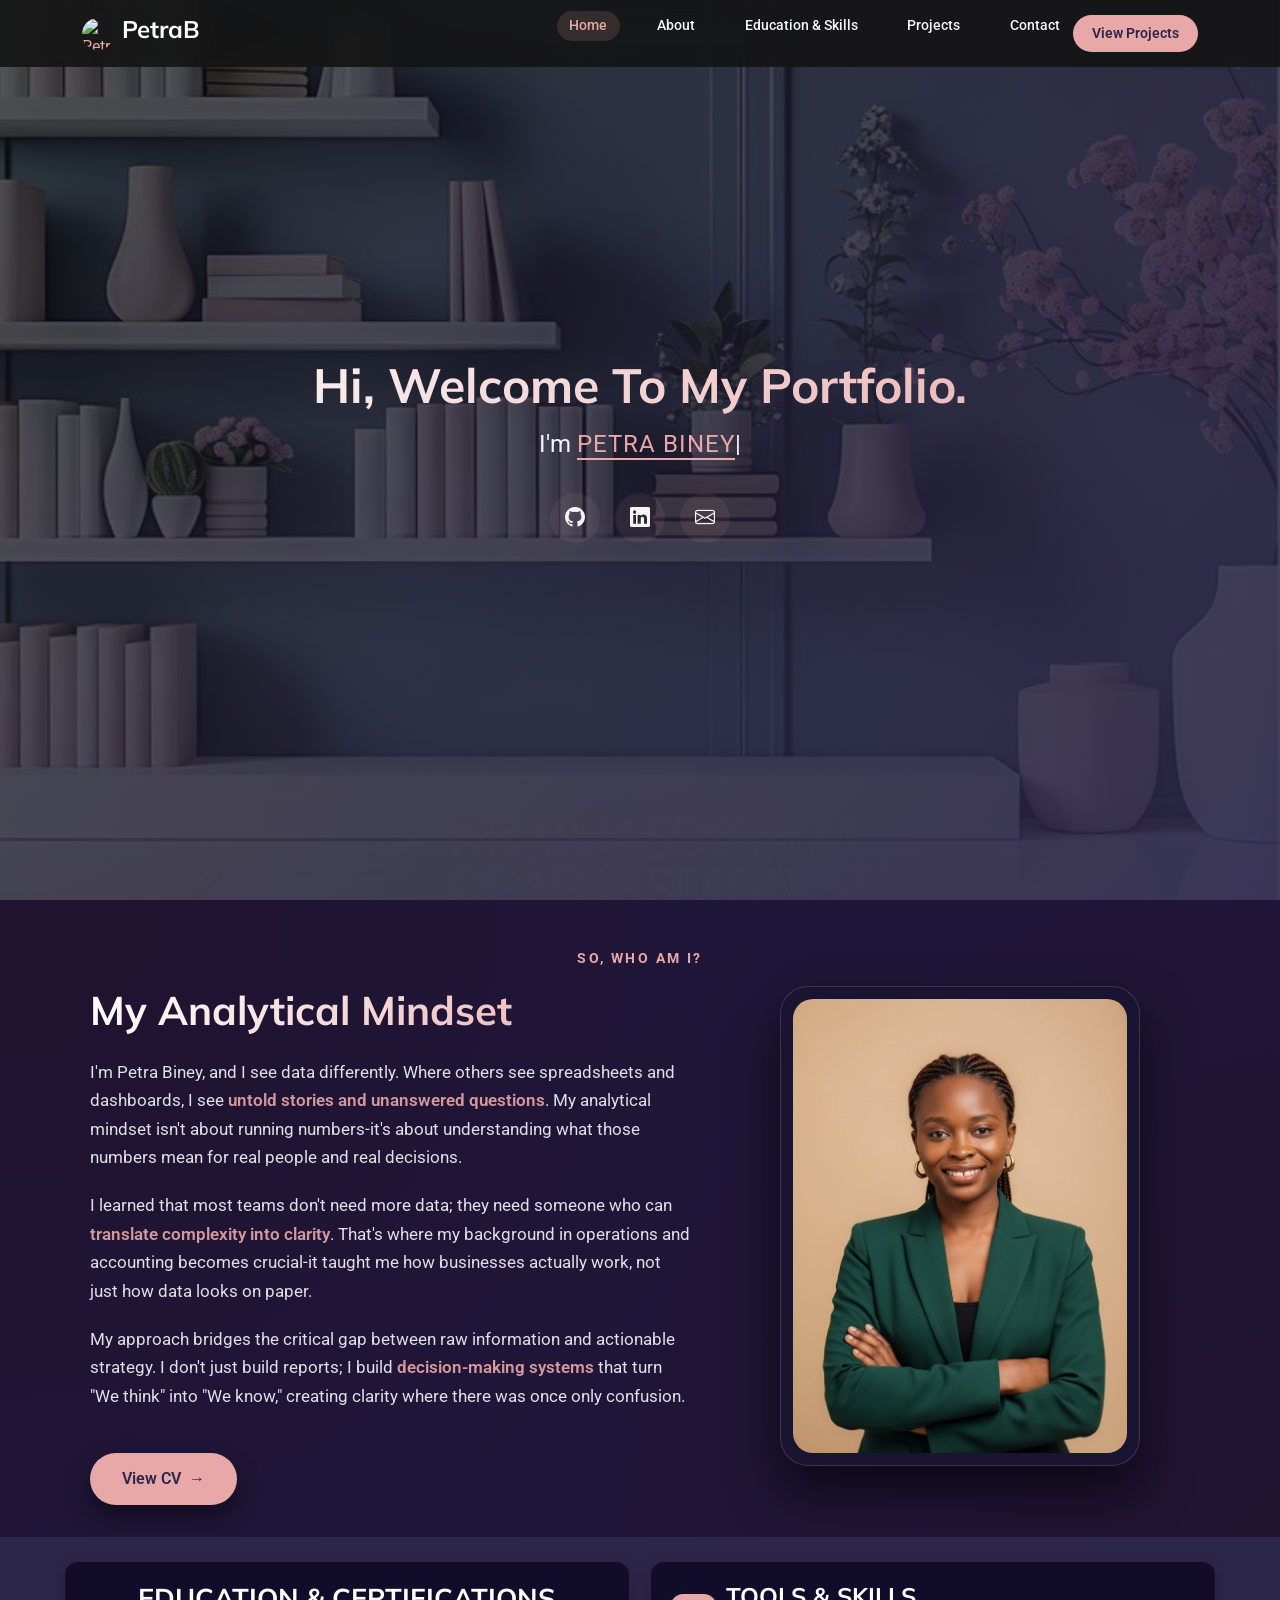
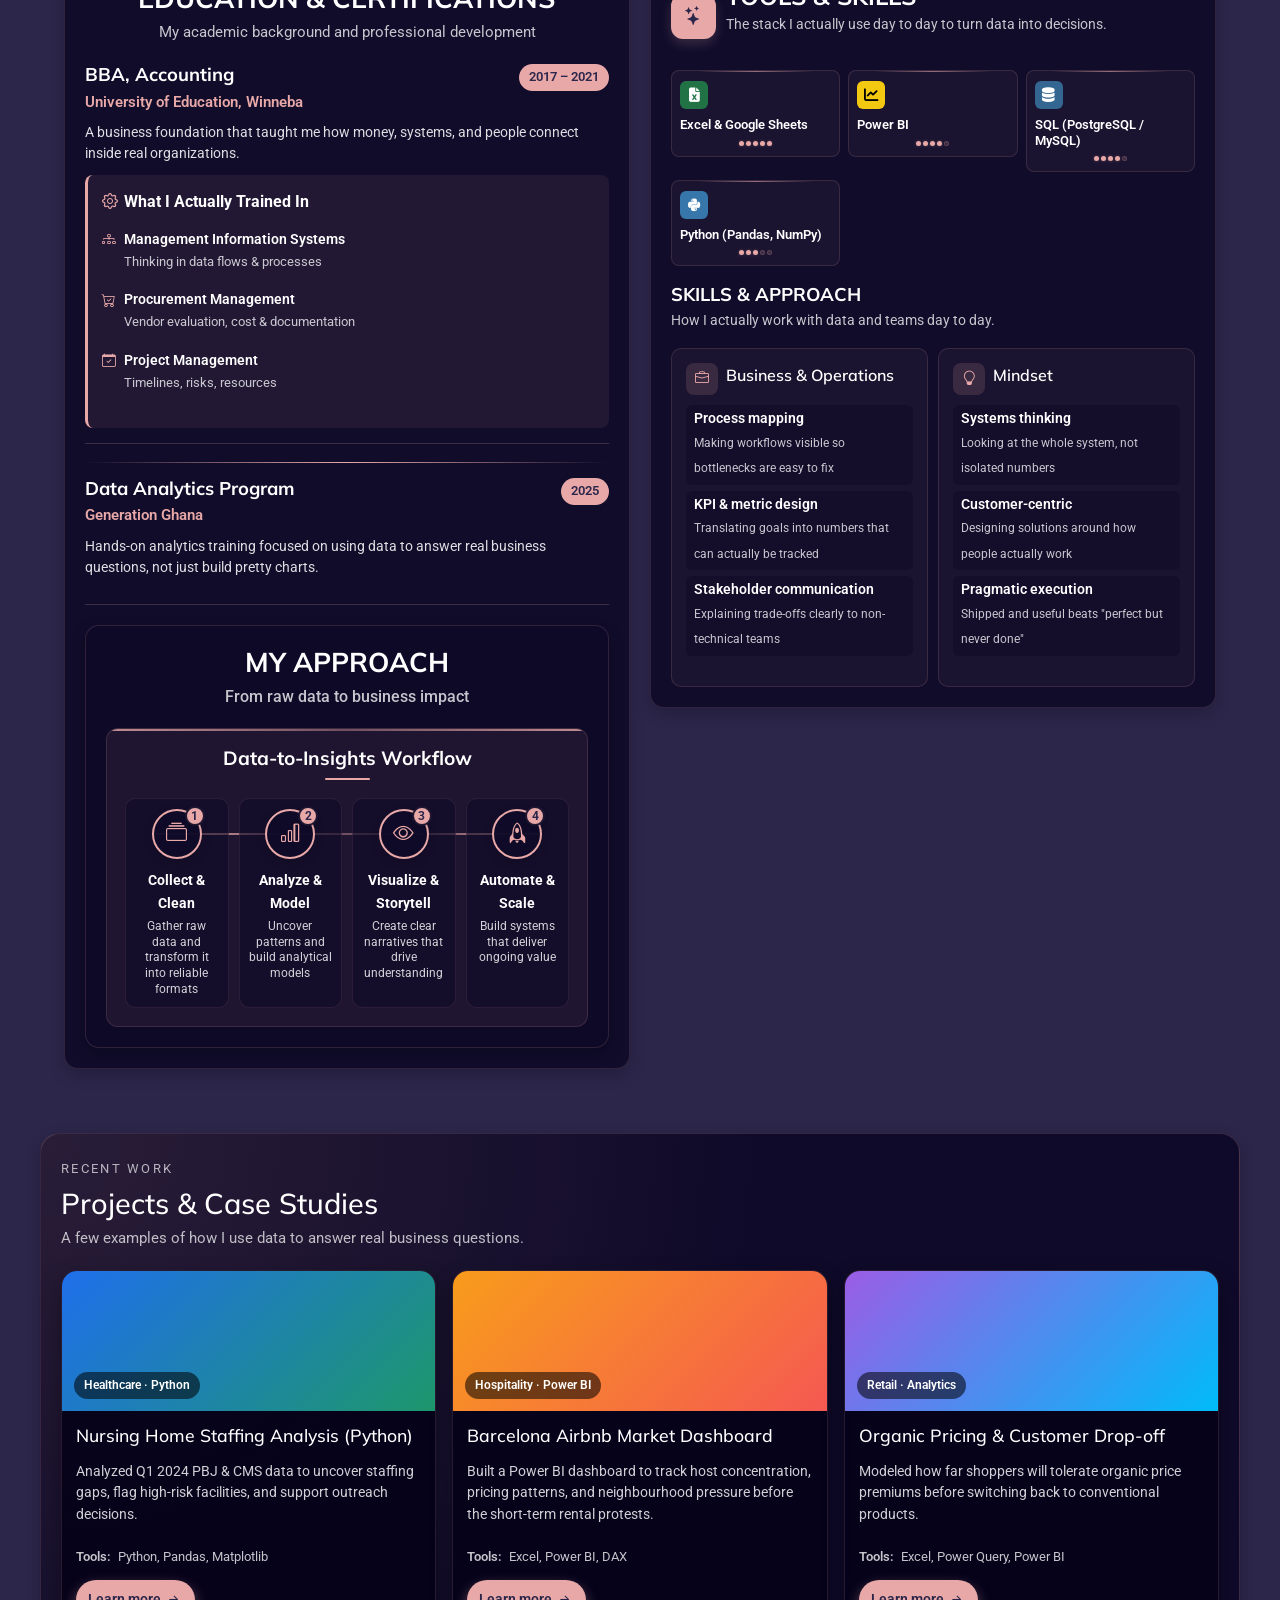
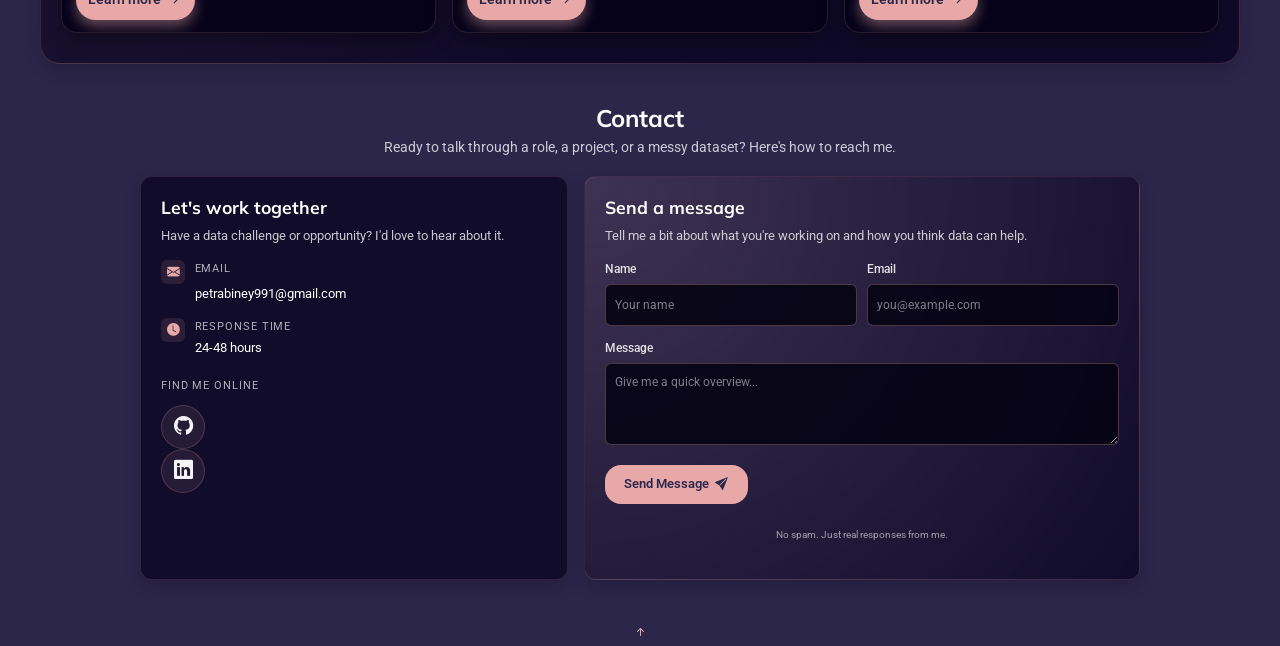
==== index.html @ 61ea5ab5 "Initial portfolio upload" ====
<!DOCTYPE html>
<html lang="en">
<head>
  <meta charset="utf-8">
  <meta content="width=device-width, initial-scale=1.0" name="viewport">
  <title>PetraB | Turning Data Into Insightful Narratives</title>
  <meta name="description" content="Data Analyst specializing in turning messy data into actionable insights">
  <meta name="keywords" content="data analyst, power bi, sql, python, data visualization">

  <!-- Favicons -->
  <link href="assets/img/svg" rel="icon">
  <link href="assets/img/apple-touch-icon.png" rel="apple-touch-icon">

  <!-- Fonts -->
  <link href="https://fonts.googleapis.com" rel="preconnect">
  <link href="https://fonts.gstatic.com" rel="preconnect" crossorigin>
  <link href="https://fonts.googleapis.com/css2?family=Roboto:ital,wght@0,100;0,300;0,400;0,500;0,700;0,900;1,100;1,300;1,400;1,500;1,700;1,900&family=Raleway:ital,wght@0,100;0,200;0,300;0,400;0,500;0,600;0,700;0,800;0,900;1,100;1,200;1,300;1,400;1,500;1,600;1,700;1,800;1,900&family=Mulish:ital,wght@0,200;0,300;0,400;0,500;0,600;0,700;0,800;0,900;1,200;1,300;1,400;1,500;1,600;1,700;1,800;1,900&display=swap" rel="stylesheet">

  <!-- Vendor CSS Files -->
  <link href="assets/vendor/bootstrap/css/bootstrap.min.css" rel="stylesheet">
  <link href="assets/vendor/bootstrap-icons/bootstrap-icons.css" rel="stylesheet">
  <link href="assets/vendor/aos/aos.css" rel="stylesheet">
  <link href="assets/vendor/glightbox/css/glightbox.min.css" rel="stylesheet">
  <link href="assets/vendor/swiper/swiper-bundle.min.css" rel="stylesheet">

  <!-- Font Awesome -->
  <link rel="stylesheet" href="https://cdnjs.cloudflare.com/ajax/libs/font-awesome/6.4.0/css/all.min.css">

  <!-- Main CSS File -->
  <link href="assets/css/main.css" rel="stylesheet">
</head>


<body class="index-page">

  <header id="header" class="header d-flex align-items-center fixed-top">
    <div class="container-fluid container-xl position-relative d-flex align-items-center">

      <a href="#hero" class="logo d-flex align-items-center me-auto">
  <img src="assets/img/svg" alt="PetraB logo" class="logo-img">
  <h1 class="sitename">PetraB</h1>
</a>


      <nav id="navmenu" class="navmenu">
        <ul>
          <li><a href="#hero" class="active">Home</a></li>
          <li><a href="#about">About</a></li>
          <li><a href="#education-skills">Education &amp; Skills</a></li>
          <li><a href="#projects">Projects</a></li>
          <li><a href="#contact">Contact</a></li>
        </ul>
        <i class="mobile-nav-toggle d-xl-none bi bi-list"></i>
      </nav>

      <a class="btn-getstarted" href="#projects">View Projects</a>

    </div>
  </header>

  <main class="main">


<!-- Hero Section -->
<section id="hero" class="hero section dark-background">

  <!-- Background image -->
  <img src="assets/img/profile/home4.jpg" alt="Background" data-aos="fade-in" />
  <div class="container">
    <div class="hero-inner"></div>
    <h2>Hi, Welcome To My Portfolio.</h2>
     <p>
        I'm
        <span
          class="typed"
          data-typed-items="PETRA BINEY, a Data Analyst, a Data-Driven Problem Solver, a Power BI Enthusiast">
        </span>
        <span class="typed-cursor" aria-hidden="true"></span>
      </p>
    <div class="social-links">
      <a href="https://github.com/PetraB-Analytics"><i class="bi bi-github"></i></a>
      <a href="https://www.linkedin.com/in/petra-biney"><i class="bi bi-linkedin"></i></a>
      <a href="mailto:petrabiney991@gmail.com"><i class="bi bi-envelope"></i></a>
    </div>
  </div>

</section>


    <!-- About Section -->
    <section id="about" class="about-hero">
      <div class="about-hero-eyebrow-wrap">
        <p class="about-hero-eyebrow">SO, WHO AM I?</p>
      </div>
      
      <div class="about-hero-inner">
        <div class="about-hero-text">
          <h2 class="about-hero-title">My Analytical Mindset</h2>
          
          <p class="about-hero-body">
            I'm Petra Biney, and I see data differently. Where others see spreadsheets and dashboards, 
            I see <span class="highlight">untold stories and unanswered questions</span>. My analytical mindset isn't about 
            running numbers-it's about understanding what those numbers mean for real people and real decisions.
          </p>

          <p class="about-hero-body">
            I learned that most teams don't need more data; they need someone who can 
            <span class="highlight">translate complexity into clarity</span>. That's where my background in operations 
            and accounting becomes crucial-it taught me how businesses actually work, not just how data looks on paper.
          </p>

          <p class="about-hero-body">
            My approach bridges the critical gap between raw information and actionable strategy. 
            I don't just build reports; I build <span class="highlight">decision-making systems</span> that turn 
            "We think" into "We know," creating clarity where there was once only confusion.
          </p>

          <a href="assets/PetraBiney_CV.pdf" class="about-hero-button" target="_blank" rel="noopener">
            <span>View CV</span>
            <span>→</span>
          </a>
        </div>

        <div class="about-hero-photo-wrap">
          <div class="about-hero-photo-card">
            <img src="assets/img/person/About_sec.jpg" alt="Portrait of Petra Biney" class="about-hero-photo">
          </div>
        </div>
      </div>
    </section>

    <!-- Education & Skills Section -->
    <section id="education-skills" class="portfolio-container">
      <div class="education-section">
        <div class="section-header">
          <h1>EDUCATION & CERTIFICATIONS</h1>
          <p>My academic background and professional development</p>
        </div>
        <div class="education-item">
          <div class="education-header">
            <div>
              <h3 class="education-title">BBA, Accounting</h3>
              <div class="education-subtitle">University of Education, Winneba</div>
            </div>
            <div class="education-period">2017 – 2021</div>
          </div>
          <p class="education-description">
            A business foundation that taught me how money, systems, and people connect inside real organizations.
          </p>
          <div class="training-section">
            <div class="training-title">
              <i class="bi bi-gear"></i>
              What I Actually Trained In
            </div>
            <ul class="training-list">
              <li>
                <i class="bi bi-diagram-3"></i>
                <div>
                  <div class="training-text">Management Information Systems</div>
                  <div class="training-description">Thinking in data flows &amp; processes</div>
                </div>
              </li>
              <li>
                <i class="bi bi-cart-check"></i>
                <div>
                  <div class="training-text">Procurement Management</div>
                  <div class="training-description">Vendor evaluation, cost &amp; documentation</div>
                </div>
              </li>
              <li>
                <i class="bi bi-calendar-check"></i>
                <div>
                  <div class="training-text">Project Management</div>
                  <div class="training-description">Timelines, risks, resources</div>
                </div>
              </li>
            </ul>
          </div>
        </div>
        <div class="section-divider"></div>
        <div class="education-item">
          <div class="education-header">
            <div>
              <h3 class="education-title">Data Analytics Program</h3>
              <div class="education-subtitle">Generation Ghana</div>
            </div>
            <div class="education-period">2025</div>
          </div>
          <p class="education-description">
            Hands-on analytics training focused on using data to answer real business questions, not just build pretty charts.
          </p>
        </div>
        <div class="unified-approach">
          <div class="approach-header">
            <h3 class="approach-title">MY APPROACH</h3>
            <p class="approach-tagline">From raw data to business impact</p>
          </div>
          <div class="workflow-section">
            <h3 class="workflow-title">Data-to-Insights Workflow</h3>
            <div class="workflow-steps">
              <div class="workflow-step">
                <div class="step-icon">
                  <i class="bi bi-collection"></i>
                  <div class="step-number">1</div>
                </div>
                <div class="step-text">Collect &amp; Clean</div>
                <div class="step-description">Gather raw data and transform it into reliable formats</div>
              </div>
              <div class="workflow-step">
                <div class="step-icon">
                  <i class="bi bi-bar-chart"></i>
                  <div class="step-number">2</div>
                </div>
                <div class="step-text">Analyze &amp; Model</div>
                <div class="step-description">Uncover patterns and build analytical models</div>
              </div>
              <div class="workflow-step">
                <div class="step-icon">
                  <i class="bi bi-eye"></i>
                  <div class="step-number">3</div>
                </div>
                <div class="step-text">Visualize &amp; Storytell</div>
                <div class="step-description">Create clear narratives that drive understanding</div>
              </div>
              <div class="workflow-step">
                <div class="step-icon">
                  <i class="bi bi-rocket"></i>
                  <div class="step-number">4</div>
                </div>
                <div class="step-text">Automate &amp; Scale</div>
                <div class="step-description">Build systems that deliver ongoing value</div>
              </div>
            </div>
          </div>
        </div>
      </div>

      <div class="tools-skills-section">
        <div class="tools-header">
          <div class="tools-icon">
            <i class="bi bi-stars"></i>
          </div>
          <div class="tools-text">
            <h2>TOOLS &amp; SKILLS</h2>
            <p>The stack I actually use day to day to turn data into decisions.</p>
          </div>
        </div>
        <div class="tools-grid">
          <div class="tool-card excel-card">
            <div class="tool-icon">
              <i class="fa-solid fa-file-excel"></i>
            </div>
            <div class="tool-name">Excel &amp; Google Sheets</div>
            <div class="proficiency">
              <div class="dot active"></div>
              <div class="dot active"></div>
              <div class="dot active"></div>
              <div class="dot active"></div>
              <div class="dot active"></div>
            </div>
          </div>
          <div class="tool-card powerbi-card">
            <div class="tool-icon">
              <i class="fa-solid fa-chart-line"></i>
            </div>
            <div class="tool-name">Power BI</div>
            <div class="proficiency">
              <div class="dot active"></div>
              <div class="dot active"></div>
              <div class="dot active"></div>
              <div class="dot active"></div>
              <div class="dot inactive"></div>
            </div>
          </div>
          <div class="tool-card sql-card">
            <div class="tool-icon">
              <i class="fa-solid fa-database"></i>
            </div>
            <div class="tool-name">SQL (PostgreSQL / MySQL)</div>
            <div class="proficiency">
              <div class="dot active"></div>
              <div class="dot active"></div>
              <div class="dot active"></div>
              <div class="dot active"></div>
              <div class="dot inactive"></div>
            </div>
          </div>
          <div class="tool-card python-card">
            <div class="tool-icon">
              <i class="fa-brands fa-python"></i>
            </div>
            <div class="tool-name">Python (Pandas, NumPy)</div>
            <div class="proficiency">
              <div class="dot active"></div>
              <div class="dot active"></div>
              <div class="dot active"></div>
              <div class="dot inactive"></div>
              <div class="dot inactive"></div>
            </div>
          </div>
        </div>
        <div class="skills-approach">
          <div class="skills-header">
            <h3 class="skills-title">SKILLS &amp; APPROACH</h3>
            <p class="skills-tagline">How I actually work with data and teams day to day.</p>
          </div>
          <div class="skills-grid">
            <div class="skill-category">
              <div class="category-header">
                <div class="category-icon">
                  <i class="bi bi-briefcase"></i>
                </div>
                <h4 class="category-title">Business &amp; Operations</h4>
              </div>
              <ul class="skills-list">
                <li>
                  <span class="skill-name">Process mapping</span>
                  <span class="skill-description">Making workflows visible so bottlenecks are easy to fix</span>
                </li>
                <li>
                  <span class="skill-name">KPI &amp; metric design</span>
                  <span class="skill-description">Translating goals into numbers that can actually be tracked</span>
                </li>
                <li>
                  <span class="skill-name">Stakeholder communication</span>
                  <span class="skill-description">Explaining trade-offs clearly to non-technical teams</span>
                </li>
              </ul>
            </div>
            <div class="skill-category">
              <div class="category-header">
                <div class="category-icon">
                  <i class="bi bi-lightbulb"></i>
                </div>
                <h4 class="category-title">Mindset</h4>
              </div>
              <ul class="skills-list">
                <li>
                  <span class="skill-name">Systems thinking</span>
                  <span class="skill-description">Looking at the whole system, not isolated numbers</span>
                </li>
                <li>
                  <span class="skill-name">Customer-centric</span>
                  <span class="skill-description">Designing solutions around how people actually work</span>
                </li>
                <li>
                  <span class="skill-name">Pragmatic execution</span>
                  <span class="skill-description">Shipped and useful beats "perfect but never done"</span>
                </li>
              </ul>
            </div>
          </div>
        </div>
      </div>
    </section>

    <!-- Projects Section -->
    <section id="projects" class="projects-section">
      <div class="projects-header">
        <p class="projects-tagline">RECENT WORK</p>
        <h2 class="projects-title">Projects &amp; Case Studies</h2>
        <p class="projects-subtitle">
          A few examples of how I use data to answer real business questions.
        </p>
      </div>
      <div class="projects-grid">
        <article class="project-card">
          <div class="project-thumb thumb-health">
            <div class="thumb-label">Healthcare · Python</div>
          </div>
          <div class="project-body">
            <h3 class="project-name">Nursing Home Staffing Analysis (Python)</h3>
            <p class="project-description">
              Analyzed Q1 2024 PBJ &amp; CMS data to uncover staffing gaps,
              flag high-risk facilities, and support outreach decisions.
            </p>
            <div class="project-meta">
              <span class="meta-label">Tools:</span>
              <span class="meta-value">Python, Pandas, Matplotlib</span>
            </div>
            <button class="project-button">
              Learn more
              <i class="bi bi-arrow-right-short"></i>
            </button>
          </div>
        </article>
        <article class="project-card">
          <div class="project-thumb thumb-city">
            <div class="thumb-label">Hospitality · Power BI</div>
          </div>
          <div class="project-body">
            <h3 class="project-name">Barcelona Airbnb Market Dashboard</h3>
            <p class="project-description">
              Built a Power BI dashboard to track host concentration, 
              pricing patterns, and neighbourhood pressure before the
              short-term rental protests.
            </p>
            <div class="project-meta">
              <span class="meta-label">Tools:</span>
              <span class="meta-value">Excel, Power BI, DAX</span>
            </div>
            <button class="project-button">
              Learn more
              <i class="bi bi-arrow-right-short"></i>
            </button>
          </div>
        </article>
        <article class="project-card">
          <div class="project-thumb thumb-retail">
            <div class="thumb-label">Retail · Analytics</div>
          </div>
          <div class="project-body">
            <h3 class="project-name">Organic Pricing &amp; Customer Drop-off</h3>
            <p class="project-description">
              Modeled how far shoppers will tolerate organic price
              premiums before switching back to conventional products.
            </p>
            <div class="project-meta">
              <span class="meta-label">Tools:</span>
              <span class="meta-value">Excel, Power Query, Power BI</span>
            </div>
            <button class="project-button">
              Learn more
              <i class="bi bi-arrow-right-short"></i>
            </button>
          </div>
        </article>
      </div>
    </section>

    <!-- Compact Contact Section -->
    <section id="contact" class="contact-section">
      <div class="contact-inner">
        <div class="contact-header">
          <h1>Contact</h1>
          <p>Ready to talk through a role, a project, or a messy dataset? Here's how to reach me.</p>
        </div>
        <div class="contact-grid">
          <div class="contact-card contact-info-card">
            <h2 class="contact-title">Let's work together</h2>
            <p class="contact-intro">Have a data challenge or opportunity? I'd love to hear about it.</p>
            <div class="contact-info-list">
              <div class="contact-info-item">
                <div class="contact-icon">
                  <i class="bi bi-envelope-fill"></i>
                </div>
                <div>
                  <div class="info-label">Email</div>
                  <a href="mailto:petrabiney991@gmail.com" class="info-value">
                    petrabiney991@gmail.com
                  </a>
                </div>
              </div>
              <div class="contact-info-item">
                <div class="contact-icon">
                  <i class="bi bi-clock-fill"></i>
                </div>
                <div>
                  <div class="info-label">Response Time</div>
                  <div class="info-value">24-48 hours</div>
                </div>
              </div>
            </div>
            <div class="contact-socials">
              <div class="info-label">Find me online</div>
              <div class="social-links">
                <a href="https://github.com/PetraB-Analytics" target="_blank" class="social-icon" rel="noopener">
                  <i class="bi bi-github"></i>
                </a>
                <a href="https://www.linkedin.com/in/petra-biney" target="_blank" class="social-icon" rel="noopener">
                  <i class="bi bi-linkedin"></i>
                </a>
              </div>
            </div>
          </div>
          <div class="contact-card contact-form-card">
            <h2 class="contact-title">Send a message</h2>
            <p class="contact-intro">Tell me a bit about what you're working on and how you think data can help.</p>
            <form class="contact-form">
              <div class="form-row">
                <div class="form-field">
                  <label for="name">Name</label>
                  <input type="text" id="name" name="name" placeholder="Your name" required>
                </div>
                <div class="form-field">
                  <label for="email">Email</label>
                  <input type="email" id="email" name="email" placeholder="you@example.com" required>
                </div>
              </div>
              <div class="form-field">
                <label for="message">Message</label>
                <textarea id="message" name="message" rows="3" placeholder="Give me a quick overview..." required></textarea>
              </div>
              <button type="submit" class="contact-button">
                <span>Send Message</span>
                <i class="bi bi-send-fill"></i>
              </button>
              <p class="contact-footnote">No spam. Just real responses from me.</p>
            </form>
          </div>
        </div>
      </div>
    </section>

  </main>

  <!-- Scroll Top -->
  <a href="#" class="scroll-top d-flex align-items-center justify-content-center">
    <i class="bi bi-arrow-up-short"></i>
  </a>

  <!-- Preloader -->
  <div id="preloader"></div>

  <!-- Vendor JS Files -->
  <script src="assets/vendor/bootstrap/js/bootstrap.bundle.min.js"></script>
  <script src="assets/vendor/aos/aos.js"></script>
  <script src="assets/vendor/typed.js/typed.umd.js"></script>
  <script src="assets/vendor/waypoints/noframework.waypoints.js"></script>
  <script src="assets/vendor/glightbox/js/glightbox.min.js"></script>
  <script src="assets/vendor/imagesloaded/imagesloaded.pkgd.min.js"></script>
  <script src="assets/vendor/isotope-layout/isotope.pkgd.min.js"></script>
  <script src="assets/vendor/swiper/swiper-bundle.min.js"></script>

  <!-- Main JS File -->
  <script src="assets/js/main.js"></script>

</body>
</html>
---- assets/css/main.css ----
/* ===== CSS VARIABLES ===== */
:root {
  --deep-indigo: #2C264A;
  --coral-accent: #E8A8A8;
  --pure-white: #FFFFFF;
  --soft-white: #F5F5F7;
  --card-bg: rgba(15, 10, 40, 0.92);
  --hover-bg: rgba(22, 17, 60, 0.98);
  --shadow: 0 6px 16px rgba(0, 0, 0, 0.2);
  --hover-shadow: 0 8px 20px rgba(0, 0, 0, 0.3);
  --transition: all 0.3s cubic-bezier(0.25, 0.46, 0.45, 0.94);
  
  /* Tool brand colors */
  --excel-color: #217346;
  --powerbi-color: #F2C811;
  --sql-color: #336791;
  --python-color: #3776AB;
}

/* ===== GLOBAL STYLES ===== */
* {
  margin: 0;
  padding: 0;
  box-sizing: border-box;
}

body {
  font-family: 'Roboto', sans-serif;
  line-height: 1.6;
  color: var(--soft-white);
  background: var(--deep-indigo);
  overflow-x: hidden;
}

h1, h2, h3, h4, h5, h6 {
  font-family: 'Mulish', sans-serif;
  color: var(--pure-white);
  margin-bottom: 0.5rem;
}

a {
  text-decoration: none;
  color: var(--coral-accent);
  transition: var(--transition);
}

a:hover {
  color: color-mix(in srgb, var(--coral-accent), white 20%);
}

section {
  padding: 2rem 1.5rem;
}

.container {
  max-width: 1200px;
  margin: 0 auto;
}

/* ===== HEADER & NAVIGATION ===== */
.header {
  position: fixed;
  top: 0;
  left: 0;
  width: 100%;
  background: rgba(20, 20, 20, 0.9);
  backdrop-filter: blur(10px);
  z-index: 1000;
  padding: 0.8rem 0;
  transition: var(--transition);
}

.header .container {
  display: flex;
  justify-content: space-between;
  align-items: center;
  padding: 0 1.5rem;
  position: relative;
}

.logo h1 {
  font-size: 1.5rem;
  font-weight: 700;
  color: var(--pure-white);
}

.logo-img {
  height: 32px;
  width: 32px;
  margin-right: 0.5rem;
  border-radius: 50%;
  flex-shrink: 0;
}



.navmenu ul {
  display: flex;
  list-style: none;
  gap: 1.5rem;
}

.navmenu a {
  color: var(--soft-white);
  font-weight: 500;
  padding: 0.4rem 0.8rem;
  border-radius: 25px;
  transition: var(--transition);
  font-size: 0.9rem;
}

.navmenu a:hover,
.navmenu a.active {
  background: rgba(232, 168, 168, 0.15);
  color: var(--coral-accent);
}

.btn-getstarted {
  background: var(--coral-accent);
  color: var(--deep-indigo);
  padding: 0.5rem 1.2rem;
  border-radius: 25px;
  font-weight: 600;
  transition: var(--transition);
  font-size: 0.85rem;
}

.btn-getstarted:hover {
  transform: translateY(-2px);
  box-shadow: 0 5px 15px rgba(232, 168, 168, 0.4);
}

.mobile-nav-toggle {
  display: none;
  font-size: 1.5rem;
  cursor: pointer;
  color: var(--soft-white);
}

/*-------------------------------------------------------------- 
# Hero Section
--------------------------------------------------------------*/
.hero {
  padding-top: 80px;
  padding-bottom: 80px;
  min-height: 100vh;
  position: relative;
  display: flex;
  align-items: center;
  justify-content: center;
  overflow: hidden;
  text-align: center;
}

/* Background image fills the section */
.hero img {
  position: absolute;
  inset: 0;
  display: block;
  width: 100%;
  height: 100%;
  object-fit: cover;
  z-index: 1;
}

/* Dark overlay on top of image */
.hero::before {
  content: "";
  position: absolute;
  inset: 0;
  z-index: 2;
  background:
    linear-gradient(135deg, rgba(0, 0, 0, 0.65), rgba(44, 38, 74, 0.9)),
    radial-gradient(circle at top right, rgba(232, 168, 168, 0.12), transparent 55%),
    radial-gradient(circle at bottom left, rgba(232, 168, 168, 0.07), transparent 55%);
}

/* Content sits above overlay */
.hero .container {
  position: relative;
  z-index: 3;
}

.hero .hero-inner {
  max-width: 700px;
  margin: 0 auto;
}

.hero h2 {
  margin: 0;
  font-size: 48px;
  font-weight: 700;
  background: linear-gradient(135deg, var(--pure-white), var(--coral-accent));
  -webkit-background-clip: text;
  -webkit-text-fill-color: transparent;
}

.hero p {
  margin: 10px 0 0 0;
  font-size: 24px;
  color: var(--soft-white);
}

.hero p .typed {
  color: var(--coral-accent);
  letter-spacing: 1px;
  border-bottom: 2px solid var(--coral-accent);
}

/* Social links */
.hero .social-links {
  margin-top: 30px;
  display: flex;
  justify-content: center;
  gap: 15px;
}

.hero .social-links a {
  display: flex;
  align-items: center;
  justify-content: center;
  width: 50px;
  height: 50px;
  border-radius: 50%;
  background: rgba(232, 168, 168, 0.08);
  color: var(--soft-white);
  font-size: 20px;
  transition: var(--transition);
}

.hero .social-links a:hover {
  background: var(--coral-accent);
  color: var(--deep-indigo);
  transform: translateY(-3px);
}

@media (max-width: 768px) {
  .hero h2 {
    font-size: 32px;
  }

  .hero p {
    font-size: 20px;
  }
}



/* Custom Typing Animation Styles */
#typed-text {
  color: var(--accent-color);
  letter-spacing: 1px;
  border-bottom: 2px solid var(--accent-color);
  font-weight: 600;
}

.cursor {
  display: inline-block;
  background-color: var(--accent-color);
  margin-left: 0.1rem;
  width: 3px;
  animation: blink 1s infinite;
}

.cursor.typing {
  animation: none;
}

@keyframes blink {
  0%  { background-color: var(--accent-color); }
  49% { background-color: var(--accent-color); }
  50% { background-color: transparent; }
  99% { background-color: transparent; }
  100% { background-color: var(--accent-color); }
}



/* ===== ABOUT SECTION ===== */
.about-hero {
  background: #20163A;
  background-image:
    radial-gradient(circle at top left, rgba(30, 7, 8, 0.24), transparent 55%),
    radial-gradient(circle at bottom right, rgba(30, 7, 8, 0.20), transparent 60%);
  color: #F5F5F7;
  padding: 3rem 1.5rem 2rem;
  position: relative;
  overflow: hidden;
}

.about-hero-eyebrow-wrap {
  text-align: center;
  margin-bottom: 1rem;
}

.about-hero-eyebrow {
  font-size: 0.85rem;
  letter-spacing: 0.18em;
  text-transform: uppercase;
  color: #E8A8A8;
  font-weight: 700;
}

.about-hero-inner {
  max-width: 1100px;
  margin: 0 auto;
  display: grid;
  grid-template-columns: minmax(0, 3fr) minmax(0, 2.3fr);
  gap: 2.5rem;
  align-items: start;
}

.about-hero-text {
  max-width: 600px;
}

.about-hero-title {
  font-size: 2.5rem;
  line-height: 1.2;
  color: #FFFFFF;
  font-weight: 700;
  margin-bottom: 1.5rem;
  background: linear-gradient(135deg, #FFFFFF, #E8A8A8);
  -webkit-background-clip: text;
  -webkit-text-fill-color: transparent;
  text-align: left;
}

.about-hero-body {
  font-size: 1.05rem;
  line-height: 1.7;
  margin-bottom: 1.2rem;
  color: #F5F5F7;
  opacity: 0.9;
}

.highlight {
  color: #E8A8A8;
  font-weight: 600;
}

.about-hero-button {
  display: inline-flex;
  align-items: center;
  gap: 0.5rem;
  margin-top: 1.5rem;
  padding: 0.8rem 2rem;
  border-radius: 999px;
  background: #E8A8A8;
  color: #2C264A;
  font-weight: 600;
  font-size: 1rem;
  text-decoration: none;
  box-shadow: 0 12px 24px rgba(0, 0, 0, 0.45);
  transition: all 0.3s ease;
}

.about-hero-button:hover {
  background: #D59595;
  transform: translateY(-2px);
  box-shadow: 0 16px 30px rgba(0, 0, 0, 0.5);
}

.about-hero-photo-wrap {
  display: flex;
  justify-content: center;
  align-items: flex-start;
}

.about-hero-photo-card {
  background: #1A1433;
  border-radius: 28px;
  padding: 0.75rem;
  width: 100%;
  max-width: 360px;
  aspect-ratio: 3 / 4;
  box-shadow: 0 25px 50px rgba(0, 0, 0, 0.6);
  border: 1px solid rgba(232, 168, 168, 0.2);
}

.about-hero-photo {
  width: 100%;
  height: 100%;
  border-radius: 20px;
  object-fit: cover;
  display: block;
}

/* ===== EDUCATION & SKILLS SECTION ===== */
.portfolio-container {
  max-width: 1200px;
  margin: 0 auto;
  display: grid;
  grid-template-columns: 1fr 1fr;
  gap: 20px;
  align-items: start;
  padding: 1.5rem 1.5rem;
}

.education-section,
.tools-skills-section {
  background: var(--card-bg);
  border-radius: 14px;
  padding: 20px;
  box-shadow: var(--shadow);
  border: 1px solid rgba(232, 168, 168, 0.15);
}

.section-header {
  text-align: center;
  margin-bottom: 20px;
}

.section-header h1 {
  font-size: 1.7rem;
  font-weight: 700;
  color: var(--pure-white);
  margin-bottom: 6px;
}

.section-header p {
  font-size: 0.95rem;
  color: rgba(245, 245, 247, 0.8);
}

.section-divider {
  height: 1px;
  background: linear-gradient(90deg, transparent, var(--coral-accent), transparent);
  margin: 15px 0;
}

.education-item {
  margin-bottom: 18px;
  padding-bottom: 15px;
  border-bottom: 1px solid rgba(232, 168, 168, 0.2);
}

.education-item:last-child {
  border-bottom: none;
  margin-bottom: 0;
  padding-bottom: 0;
}

.education-header {
  display: flex;
  justify-content: space-between;
  align-items: flex-start;
  margin-bottom: 8px;
  gap: 8px;
}

.education-title {
  font-size: 1.15rem;
  font-weight: 700;
  color: var(--pure-white);
  margin-bottom: 3px;
}

.education-subtitle {
  font-size: 0.95rem;
  color: var(--coral-accent);
  font-weight: 600;
}

.education-period {
  background: var(--coral-accent);
  color: var(--deep-indigo);
  padding: 3px 10px;
  border-radius: 14px;
  font-size: 0.8rem;
  font-weight: 600;
  white-space: nowrap;
}

.education-description {
  font-size: 0.9rem;
  color: rgba(245, 245, 247, 0.9);
  line-height: 1.5;
  margin-bottom: 10px;
}

.training-section {
  margin-top: 10px;
  padding: 14px;
  background: rgba(232, 168, 168, 0.08);
  border-radius: 8px;
  border-left: 3px solid var(--coral-accent);
}

.training-title {
  font-size: 1rem;
  font-weight: 700;
  color: var(--pure-white);
  margin-bottom: 8px;
  display: flex;
  align-items: center;
}

.training-title i {
  margin-right: 6px;
  color: var(--coral-accent);
}

.training-list {
  list-style: none;
  padding-left: 0;
}

.training-list li {
  margin-bottom: 6px;
  display: flex;
  align-items: flex-start;
  padding: 5px 0;
}

.training-list i {
  color: var(--coral-accent);
  margin-right: 8px;
  font-size: 0.85rem;
  margin-top: 2px;
}

.training-text {
  font-weight: 600;
  color: var(--pure-white);
  font-size: 0.9rem;
}

.training-description {
  font-size: 0.8rem;
  color: rgba(245, 245, 247, 0.8);
  margin-top: 1px;
}

/* Unified Approach Section */
.unified-approach {
  background: var(--card-bg);
  border-radius: 14px;
  padding: 20px;
  box-shadow: var(--shadow);
  border: 1px solid rgba(232, 168, 168, 0.15);
  margin-top: 20px;
}

.approach-header {
  text-align: center;
  margin-bottom: 18px;
}

.approach-title {
  font-size: 1.7rem;
  font-weight: 700;
  color: var(--pure-white);
  margin-bottom: 6px;
}

.approach-tagline {
  font-size: 1rem;
  color: rgba(245, 245, 247, 0.8);
  font-weight: 500;
}

/* Enhanced Workflow Section */
.workflow-section {
  margin-top: 15px;
  padding: 18px;
  background: rgba(232, 168, 168, 0.08);
  border-radius: 12px;
  border: 1px solid rgba(232, 168, 168, 0.15);
  position: relative;
  overflow: hidden;
}

.workflow-section::before {
  content: '';
  position: absolute;
  top: 0;
  left: 0;
  right: 0;
  height: 2px;
  background: linear-gradient(90deg, 
      rgba(232, 168, 168, 0.8), 
      rgba(232, 168, 168, 0.4),
      rgba(232, 168, 168, 0.8));
}

.workflow-title {
  font-size: 1.2rem;
  font-weight: 700;
  color: var(--pure-white);
  margin-bottom: 18px;
  text-align: center;
  position: relative;
}

.workflow-title::after {
  content: '';
  display: block;
  width: 45px;
  height: 2px;
  background: var(--coral-accent);
  margin: 8px auto 0;
  border-radius: 2px;
}

.workflow-steps {
  display: grid;
  grid-template-columns: repeat(4, 1fr);
  gap: 10px;
  position: relative;
}

/* Connecting line for workflow steps */
.workflow-steps::before {
  content: '';
  position: absolute;
  top: 35px;
  left: 6%;
  right: 6%;
  height: 2px;
  background: linear-gradient(90deg, 
      var(--coral-accent), 
      rgba(232, 168, 168, 0.5),
      rgba(232, 168, 168, 0.3),
      var(--coral-accent));
  z-index: 1;
  border-radius: 2px;
}

.workflow-step {
  position: relative;
  z-index: 2;
  text-align: center;
  padding: 10px 8px;
  background: rgba(15, 10, 40, 0.6);
  border-radius: 10px;
  border: 1px solid rgba(232, 168, 168, 0.1);
  transition: var(--transition);
}

.workflow-step:hover {
  transform: translateY(-4px);
  background: rgba(232, 168, 168, 0.1);
  border-color: rgba(232, 168, 168, 0.3);
  box-shadow: 0 6px 16px rgba(0, 0, 0, 0.18);
}

.step-icon {
  width: 50px;
  height: 50px;
  background: var(--card-bg);
  border-radius: 50%;
  display: flex;
  align-items: center;
  justify-content: center;
  margin: 0 auto 10px;
  color: var(--coral-accent);
  font-size: 1.3rem;
  box-shadow: 0 3px 10px rgba(0, 0, 0, 0.18);
  border: 2px solid var(--coral-accent);
  transition: var(--transition);
  position: relative;
}

.workflow-step:hover .step-icon {
  transform: scale(1.08) rotate(2deg);
  background: rgba(232, 168, 168, 0.15);
  box-shadow: 0 5px 14px rgba(232, 168, 168, 0.2);
}

.step-number {
  position: absolute;
  top: -5px;
  right: -5px;
  width: 20px;
  height: 20px;
  background: var(--coral-accent);
  color: var(--deep-indigo);
  border-radius: 50%;
  display: flex;
  align-items: center;
  justify-content: center;
  font-weight: 700;
  font-size: 0.75rem;
  border: 2px solid var(--card-bg);
  box-shadow: 0 2px 5px rgba(0, 0, 0, 0.12);
}

.step-text {
  font-weight: 700;
  color: var(--pure-white);
  font-size: 0.9rem;
  margin-bottom: 4px;
}

.step-description {
  font-size: 0.75rem;
  color: rgba(245, 245, 247, 0.85);
  line-height: 1.3;
}

/* Tools & Skills Section */
.tools-header {
  display: flex;
  align-items: center;
  gap: 10px;
  margin-bottom: 18px;
}

.tools-icon {
  width: 45px;
  height: 45px;
  background: var(--coral-accent);
  border-radius: 12px;
  display: flex;
  align-items: center;
  justify-content: center;
  color: var(--deep-indigo);
  font-size: 1.2rem;
  box-shadow: 0 5px 12px rgba(232, 168, 168, 0.2);
}

.tools-text h2 {
  font-size: 1.5rem;
  font-weight: 700;
  color: var(--pure-white);
  margin-bottom: 3px;
}

.tools-text p {
  font-size: 0.9rem;
  color: rgba(245, 245, 247, 0.8);
}

/* Tools Grid */
.tools-grid {
  display: grid;
  grid-template-columns: repeat(auto-fit, minmax(140px, 1fr));
  gap: 8px;
  margin-bottom: 18px;
}

.tool-card {
  background: rgba(232, 168, 168, 0.05);
  border-radius: 8px;
  padding: 10px 8px;
  border: 1px solid rgba(232, 168, 168, 0.15);
  transition: var(--transition);
  position: relative;
  overflow: hidden;
  height: fit-content;
}

.tool-card::before {
  content: "";
  position: absolute;
  top: 0;
  left: 15%;
  right: 15%;
  height: 1px;
  background: linear-gradient(
      90deg,
      rgba(232, 168, 168, 0),
      rgba(232, 168, 168, 0.6),
      rgba(232, 168, 168, 0)
  );
}

.tool-card:hover {
  transform: translateY(-1px);
  background: rgba(232, 168, 168, 0.08);
  border-color: rgba(232, 168, 168, 0.3);
  box-shadow: 0 3px 8px rgba(0, 0, 0, 0.15);
}

.tool-icon {
  width: 28px;
  height: 28px;
  border-radius: 6px;
  display: flex;
  align-items: center;
  justify-content: center;
  margin-bottom: 8px;
  transition: var(--transition);
  font-size: 0.9rem;
}

.tool-card:hover .tool-icon {
  transform: scale(1.05);
}

.tool-name {
  font-size: 0.8rem;
  font-weight: 600;
  color: var(--pure-white);
  margin-bottom: 8px;
  line-height: 1.2;
}

.proficiency {
  display: flex;
  gap: 2px;
  justify-content: center;
}

.dot {
  width: 5px;
  height: 5px;
  border-radius: 50%;
}

.dot.active {
  background: var(--coral-accent);
  box-shadow: 0 0 3px rgba(232, 168, 168, 0.3);
}

.dot.inactive {
  background: rgba(232, 168, 168, 0.15);
  border: 1px solid rgba(232, 168, 168, 0.2);
}

/* Tool-specific styles */
.excel-card .tool-icon {
  background: var(--excel-color);
  color: white;
}

.powerbi-card .tool-icon {
  background: var(--powerbi-color);
  color: black;
}

.sql-card .tool-icon {
  background: var(--sql-color);
  color: white;
}

.python-card .tool-icon {
  background: var(--python-color);
  color: white;
}

/* Skills & Approach */
.skills-approach {
  margin-top: 18px;
}

.skills-header {
  margin-bottom: 14px;
}

.skills-title {
  font-size: 1.15rem;
  font-weight: 700;
  color: var(--pure-white);
  margin-bottom: 4px;
}

.skills-tagline {
  font-size: 0.85rem;
  color: rgba(245, 245, 247, 0.8);
}

/* Skills Grid */
.skills-grid {
  display: grid;
  grid-template-columns: repeat(2, 1fr);
  gap: 10px;
  align-items: start;
}

.skill-category {
  background: rgba(232, 168, 168, 0.05);
  border-radius: 10px;
  padding: 14px;
  border: 1px solid rgba(232, 168, 168, 0.15);
  transition: var(--transition);
  height: fit-content;
  min-height: auto;
}

.skill-category:hover {
  transform: translateY(-2px);
  background: rgba(232, 168, 168, 0.08);
  border-color: rgba(232, 168, 168, 0.3);
}

.category-header {
  display: flex;
  align-items: center;
  gap: 8px;
  margin-bottom: 10px;
}

.category-icon {
  width: 32px;
  height: 32px;
  background: rgba(232, 168, 168, 0.15);
  border-radius: 8px;
  display: flex;
  align-items: center;
  justify-content: center;
  color: var(--coral-accent);
  font-size: 0.9rem;
  flex-shrink: 0;
}

.category-title {
  font-size: 1rem;
  font-weight: 600;
  color: var(--pure-white);
  word-wrap: break-word;
}

.skills-list {
  list-style: none;
  padding-left: 0;
}

.skills-list li {
  margin-bottom: 6px;
  padding: 5px 6px;
  background: rgba(15, 10, 40, 0.6);
  border-radius: 6px;
  border-left: 2px solid transparent;
  transition: var(--transition);
  break-inside: avoid;
}

.skills-list li:hover {
  border-left: 2px solid var(--coral-accent);
  background: rgba(232, 168, 168, 0.05);
}

.skill-name {
  font-weight: 600;
  color: var(--pure-white);
  margin-bottom: 2px;
  display: block;
  font-size: 0.85rem;
  line-height: 1.2;
}

.skill-description {
  font-size: 0.75rem;
  color: rgba(245, 245, 247, 0.8);
  line-height: 1.2;
}

/* ===== PROJECTS SECTION ===== */
.projects-section {
  max-width: 1200px;
  margin: 40px auto 0;
  padding: 25px 20px 30px;
  background: radial-gradient(circle at top left,
              rgba(232,168,168,0.12),
              transparent 55%),
              rgba(15,10,40,0.96);
  border-radius: 20px;
  box-shadow: var(--shadow);
  border: 1px solid rgba(232,168,168,0.18);
}

.projects-header {
  text-align: left;
  margin-bottom: 20px;
}

.projects-tagline {
  font-size: 0.8rem;
  letter-spacing: 0.18em;
  text-transform: uppercase;
  color: rgba(245,245,247,0.7);
  margin-bottom: 6px;
}

.projects-title {
  font-size: 1.8rem;
  color: var(--pure-white);
  margin-bottom: 6px;
}

.projects-subtitle {
  font-size: 0.95rem;
  color: rgba(245,245,247,0.75);
  max-width: 520px;
}

/* Grid layout */
.projects-grid {
  display: grid;
  grid-template-columns: repeat(auto-fit, minmax(260px, 1fr));
  gap: 16px;
}

/* Project card */
.project-card {
  background: rgba(5, 2, 25, 0.9);
  border-radius: 16px;
  overflow: hidden;
  box-shadow: 0 8px 20px rgba(0,0,0,0.35);
  border: 1px solid rgba(232,168,168,0.15);
  display: flex;
  flex-direction: column;
  transition: transform 0.25s ease, box-shadow 0.25s ease,
              border-color 0.25s ease;
}

.project-card:hover {
  transform: translateY(-6px);
  box-shadow: var(--hover-shadow);
  border-color: rgba(232,168,168,0.35);
}

/* Thumbnail area */
.project-thumb {
  position: relative;
  height: 140px;
  background: linear-gradient(135deg, #28416b, #18213c);
  display: flex;
  align-items: flex-end;
  justify-content: flex-start;
  padding: 12px;
}

/* Different accent gradients per project */
.thumb-health {
  background: linear-gradient(135deg, #1f6feb, #1d976c);
}

.thumb-city {
  background: linear-gradient(135deg, #f89c1b, #f55951);
}

.thumb-retail {
  background: linear-gradient(135deg, #9b5de5, #00bbf9);
}

.thumb-label {
  background: rgba(0,0,0,0.55);
  color: #fefefe;
  padding: 4px 10px;
  border-radius: 999px;
  font-size: 0.75rem;
  font-weight: 600;
  backdrop-filter: blur(4px);
}

/* Card body */
.project-body {
  padding: 14px 14px 12px;
  display: flex;
  flex-direction: column;
  gap: 6px;
}

.project-name {
  font-size: 1.1rem;
  color: var(--pure-white);
}

.project-description {
  font-size: 0.9rem;
  color: rgba(245,245,247,0.85);
  line-height: 1.5;
}

.project-meta {
  font-size: 0.8rem;
  color: rgba(245,245,247,0.8);
}

.meta-label {
  font-weight: 600;
  margin-right: 4px;
}

/* CTA button */
.project-button {
  margin-top: 6px;
  align-self: flex-start;
  border: none;
  border-radius: 999px;
  padding: 6px 12px;
  background: var(--coral-accent);
  color: var(--deep-indigo);
  font-size: 0.85rem;
  font-weight: 600;
  cursor: pointer;
  display: inline-flex;
  align-items: center;
  gap: 4px;
  box-shadow: 0 6px 14px rgba(232,168,168,0.45);
  transition: transform 0.2s ease, box-shadow 0.2s ease,
              background 0.2s ease;
}

.project-button i {
  font-size: 1.1rem;
}

.project-card:hover .project-button {
  transform: translateY(-1px);
  box-shadow: 0 8px 18px rgba(232,168,168,0.55);
}

/* ===== COMPACT CONTACT SECTION ===== */
.contact-section {
  padding: 40px 0;
}

.contact-inner {
  max-width: 1000px;
  margin: 0 auto;
}

.contact-header {
  text-align: center;
  margin-bottom: 1.2rem;
}

.contact-header h1 {
  font-size: 1.5rem;
  font-weight: 700;
  color: var(--pure-white);
  margin-bottom: 0.4rem;
}

.contact-header p {
  font-size: 0.85rem;
  color: rgba(245, 245, 247, 0.8);
  line-height: 1.3;
}

.contact-grid {
  display: grid;
  grid-template-columns: 1fr 1.3fr;
  gap: 1rem;
}

.contact-card {
  background: var(--card-bg);
  border-radius: 12px;
  padding: 1.25rem;
  border: 1px solid rgba(232, 168, 168, 0.15);
  box-shadow: var(--shadow);
}

.contact-title {
  font-size: 1.1rem;
  font-weight: 700;
  color: var(--pure-white);
  margin-bottom: 0.6rem;
}

.contact-intro {
  font-size: 0.8rem;
  color: rgba(245, 245, 247, 0.8);
  margin-bottom: 1rem;
  line-height: 1.3;
}

.contact-info-list {
  display: flex;
  flex-direction: column;
  gap: 0.8rem;
  margin-bottom: 1.2rem;
}

.contact-info-item {
  display: flex;
  gap: 0.6rem;
  align-items: flex-start;
}

.contact-icon {
  width: 24px;
  height: 24px;
  border-radius: 6px;
  background: rgba(232, 168, 168, 0.12);
  display: flex;
  align-items: center;
  justify-content: center;
  color: var(--coral-accent);
  flex-shrink: 0;
  font-size: 0.8rem;
}

.info-label {
  font-size: 0.7rem;
  text-transform: uppercase;
  letter-spacing: 0.08em;
  color: rgba(245, 245, 247, 0.7);
  margin-bottom: 0.1rem;
}

.info-value {
  font-size: 0.8rem;
  color: var(--pure-white);
}

.info-value a {
  color: var(--pure-white);
  text-decoration: none;
  font-size: 0.8rem;
}

.info-value a:hover {
  text-decoration: underline;
}

.contact-socials {
  margin-top: 0.8rem;
}

/* Contact social icons */
.contact-socials .social-links {
  margin-top: 0.6rem;
  justify-content: flex-start;
}

.social-icon {
  display: flex;
  align-items: center;
  justify-content: center;
  width: 44px;
  height: 44px;
  border-radius: 50%;
  background: rgba(232, 168, 168, 0.1);
  color: var(--soft-white);
  font-size: 1.2rem;
  transition: var(--transition);
  border: 1px solid rgba(232, 168, 168, 0.2);
}

.social-icon:hover {
  background: var(--coral-accent);
  color: var(--deep-indigo);
  transform: translateY(-3px);
  box-shadow: 0 5px 15px rgba(232, 168, 168, 0.3);
}

.contact-form-card {
  background: radial-gradient(circle at top left,
      rgba(232, 168, 168, 0.1),
      rgba(15, 10, 40, 0.95));
}

.contact-form {
  display: flex;
  flex-direction: column;
  gap: 0.8rem;
}

.form-row {
  display: grid;
  grid-template-columns: 1fr 1fr;
  gap: 0.6rem;
}

.form-field {
  display: flex;
  flex-direction: column;
  gap: 0.3rem;
}

.form-field label {
  font-size: 0.75rem;
  color: rgba(245, 245, 247, 0.9);
  font-weight: 500;
}

.form-field input,
.form-field textarea {
  border-radius: 6px;
  border: 1px solid rgba(232, 168, 168, 0.3);
  background: rgba(6, 4, 20, 0.9);
  color: var(--pure-white);
  font-size: 0.8rem;
  padding: 0.6rem;
  outline: none;
  transition: var(--transition);
  font-family: inherit;
}

.form-field textarea {
  resize: vertical;
  min-height: 80px;
}

.form-field input::placeholder,
.form-field textarea::placeholder {
  color: rgba(245, 245, 247, 0.5);
  font-size: 0.75rem;
}

.form-field input:focus,
.form-field textarea:focus {
  border-color: var(--coral-accent);
  box-shadow: 0 0 0 1px rgba(232, 168, 168, 0.2);
}

.contact-button {
  margin-top: 0.4rem;
  align-self: flex-start;
  display: inline-flex;
  align-items: center;
  gap: 0.4rem;
  padding: 0.6rem 1.2rem;
  border-radius: 16px;
  border: none;
  cursor: pointer;
  background: var(--coral-accent);
  color: var(--deep-indigo);
  font-weight: 600;
  font-size: 0.8rem;
  transition: var(--transition);
}

.contact-button:hover {
  transform: translateY(-1px);
  box-shadow: 0 2px 6px rgba(232, 168, 168, 0.3);
}

.contact-footnote {
  margin-top: 0.6rem;
  font-size: 0.65rem;
  color: rgba(245, 245, 247, 0.6);
  text-align: center;
}

/* ===== RESPONSIVE DESIGN ===== */
@media (max-width: 968px) {
  .portfolio-container {
    grid-template-columns: 1fr;
    gap: 18px;
  }
  
  .education-section,
  .tools-skills-section {
    padding: 18px;
  }
  
  .workflow-steps::before {
    display: none;
  }
  
  .workflow-steps {
    grid-template-columns: repeat(2, 1fr);
  }
  
  .skills-grid {
    grid-template-columns: repeat(2, 1fr);
  }
  
  .about-hero-inner {
    grid-template-columns: 1fr;
    gap: 2rem;
  }
  
  .about-hero-photo-wrap {
    order: -1;
  }
  
  .about-hero-title {
    font-size: 2rem;
  }
  
  .about-hero-body {
    font-size: 1rem;
  }
  
  .about-hero-photo-card {
    max-width: 280px;
  }
  
  .contact-grid {
    grid-template-columns: 1fr;
    gap: 0.8rem;
  }
}

@media (max-width: 768px) {
  .hero h2 {
    font-size: 2.5rem;
  }
  
  .hero p {
    font-size: 1.2rem;
  }
  
  /* Mobile nav menu */
  .navmenu {
    position: absolute;
    top: 60px;
    right: 1.5rem;
    background: rgba(20, 20, 20, 0.98);
    border-radius: 12px;
    padding: 0.75rem 1rem;
    box-shadow: 0 10px 26px rgba(0, 0, 0, 0.45);
  }

  .navmenu ul {
    display: none;
    flex-direction: column;
    gap: 0.75rem;
  }

  .navmenu.nav-open ul {
    display: flex;
  }

  .mobile-nav-toggle {
    display: block;
  }

  .education-header {
    flex-direction: column;
    align-items: flex-start;
    gap: 6px;
  }
  
  .education-period {
    align-self: flex-start;
  }
  
  .tools-grid {
    grid-template-columns: 1fr;
  }
  
  .tools-header {
    flex-direction: column;
    text-align: center;
    gap: 12px;
  }
  
  .workflow-steps {
    grid-template-columns: 1fr;
    gap: 12px;
  }
  
  .skills-grid {
    grid-template-columns: 1fr;
    gap: 10px;
  }
  
  .projects-section {
    margin-top: 30px;
    padding: 20px 15px 25px;
  }

  .projects-title {
    font-size: 1.6rem;
  }
  
  .form-row {
    grid-template-columns: 1fr;
  }
}

@media (max-width: 480px) {
  .education-section,
  .tools-skills-section {
    padding: 14px 10px;
  }
  
  .section-header h1 {
    font-size: 1.5rem;
  }
  
  .tools-text h2 {
    font-size: 1.3rem;
  }
  
  .workflow-section {
    padding: 14px;
  }
  
  .skill-category {
    padding: 10px;
  }
  
  .about-hero {
    padding: 2.5rem 1.25rem 2rem;
  }

  .about-hero-title {
    font-size: 1.8rem;
  }

  .about-hero-body {
    font-size: 0.95rem;
  }

  .about-hero-photo-card {
    max-width: 250px;
  }
}

/* Scroll offset for navigation */
#about,
#education-skills,
#projects,
#contact {
  scroll-margin-top: 80px;
}
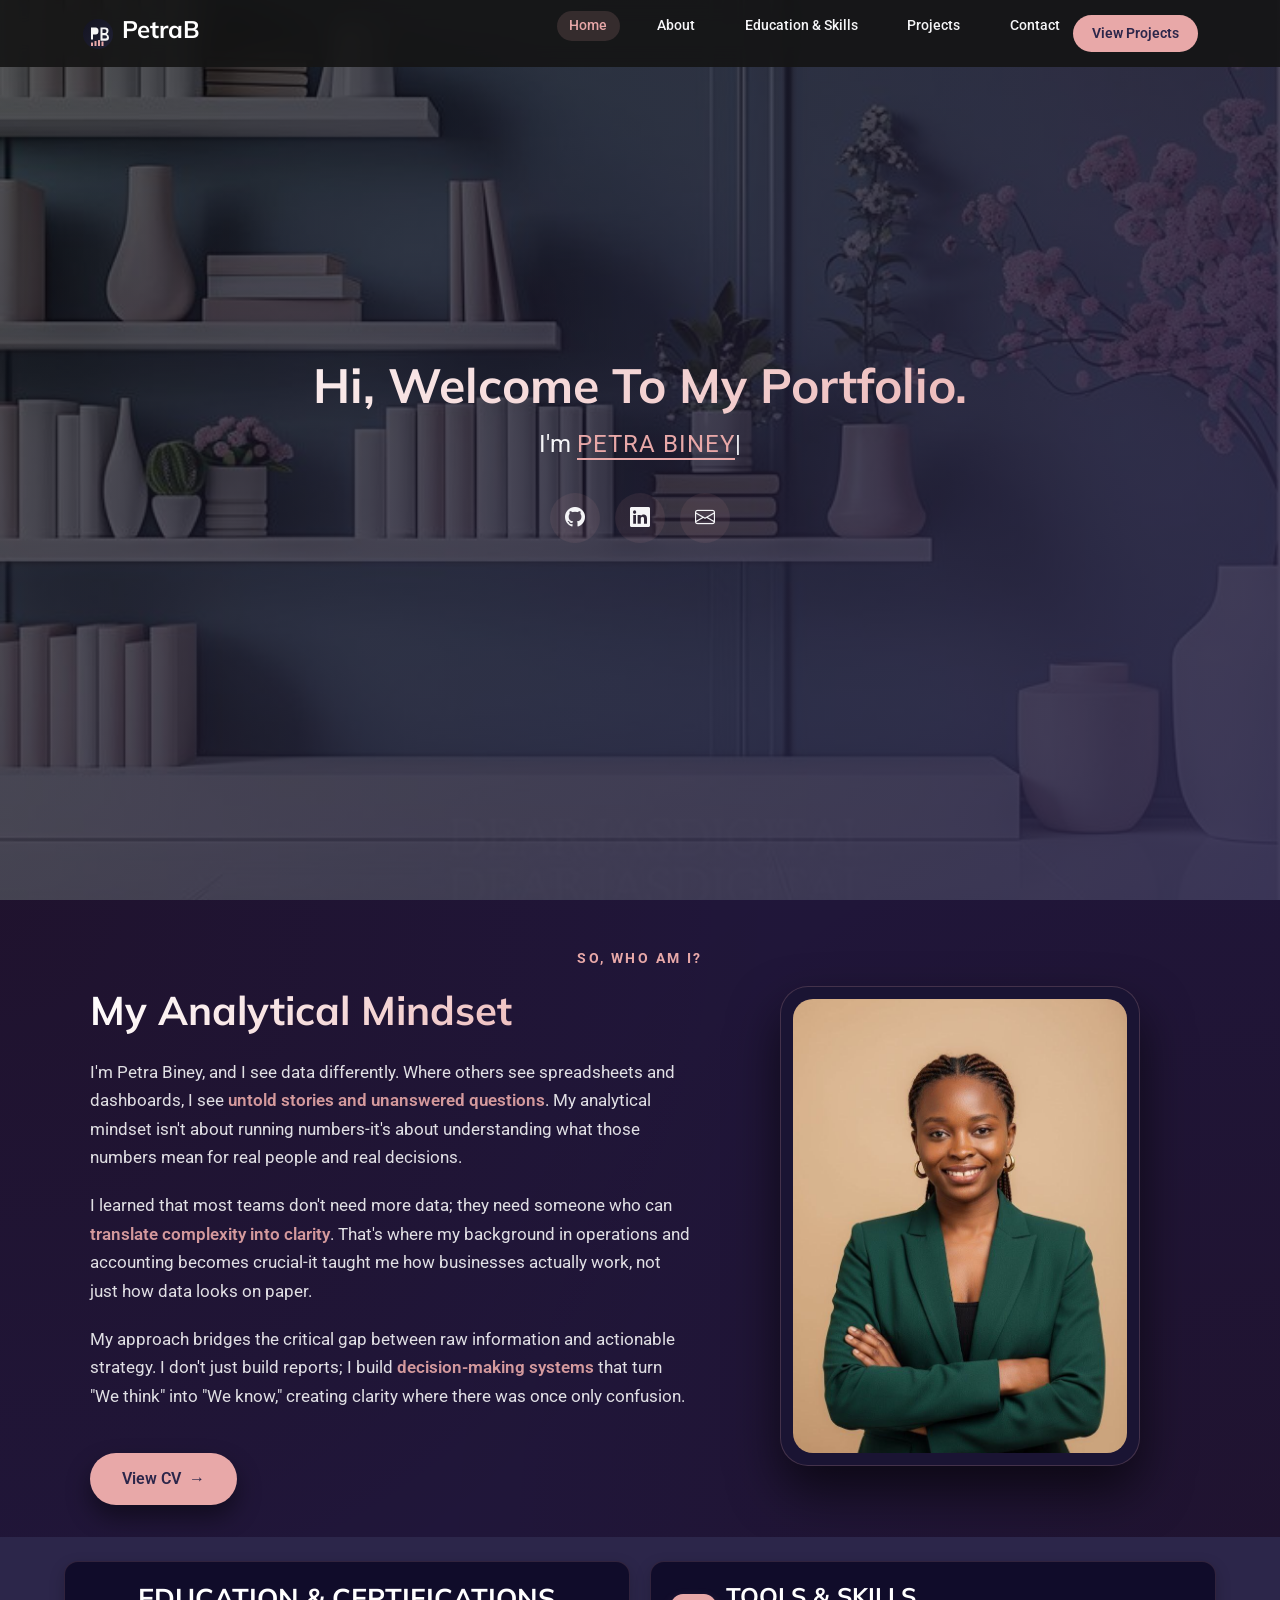
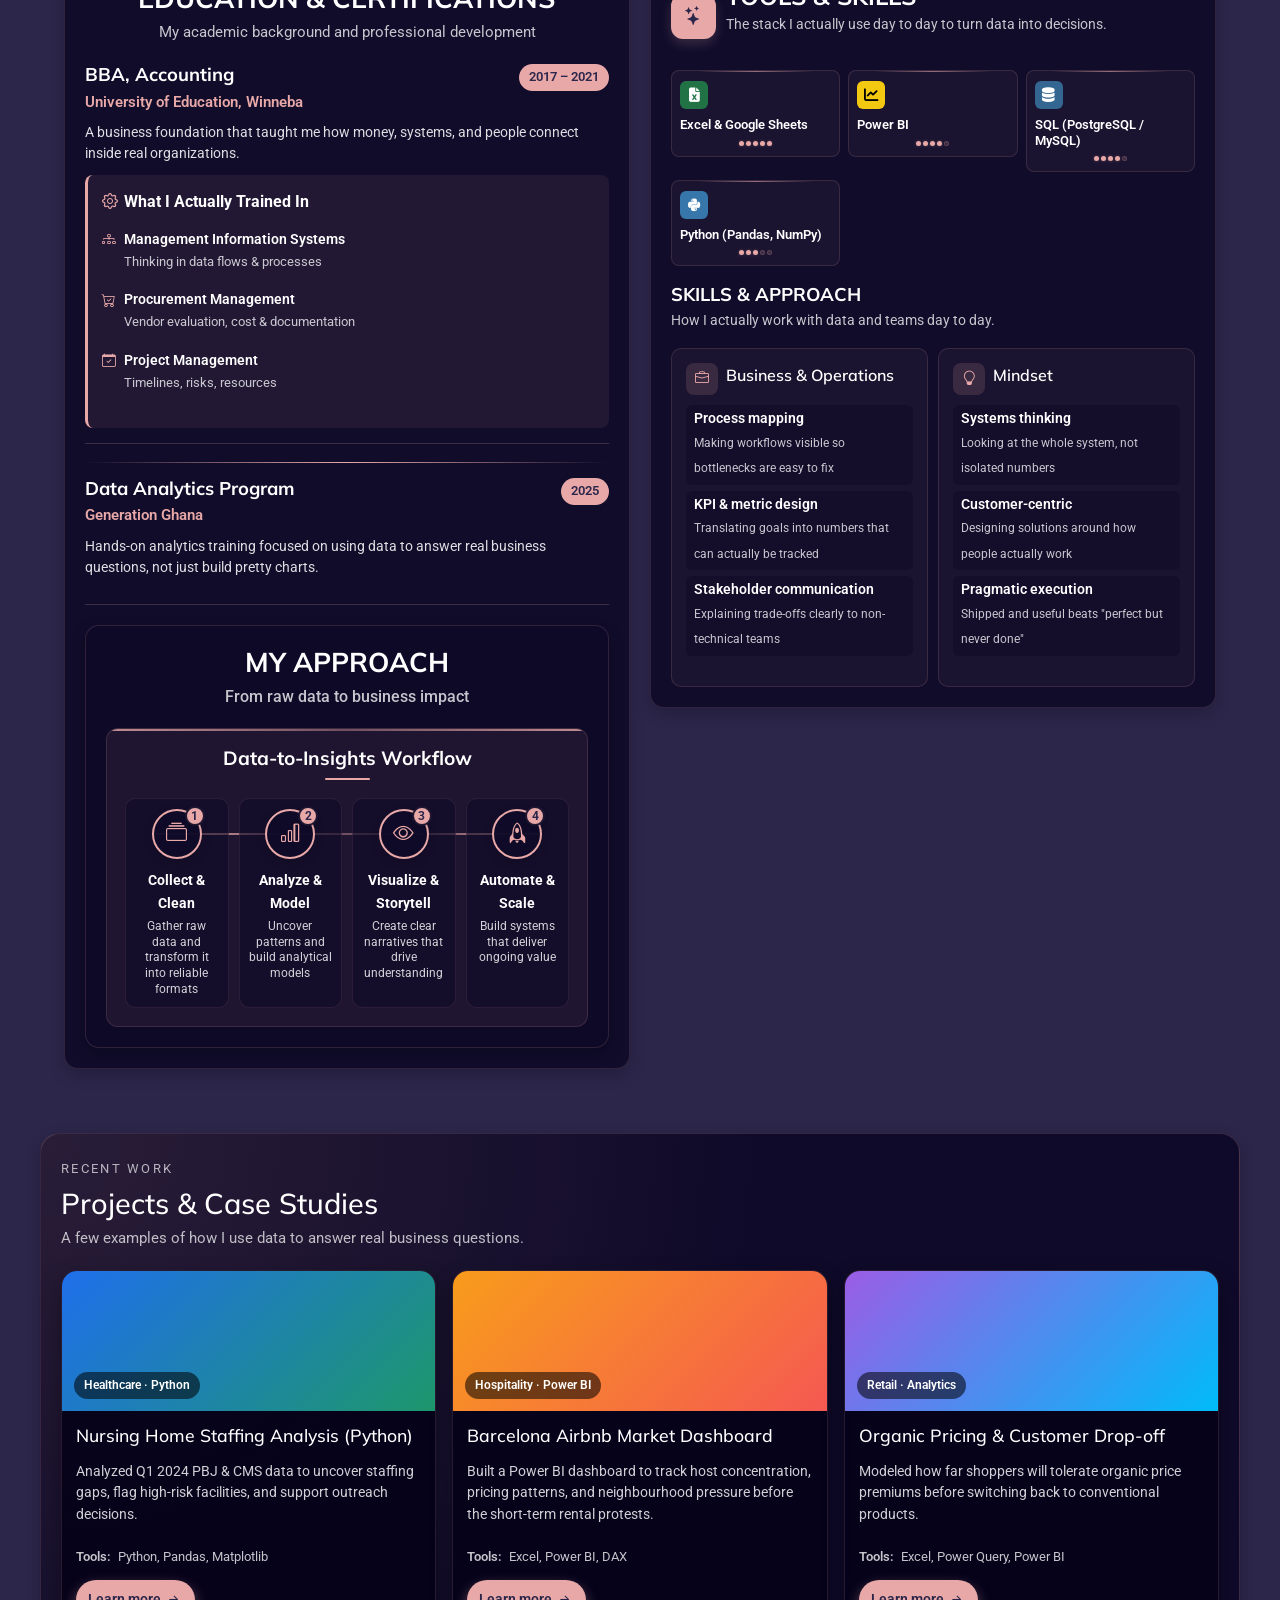
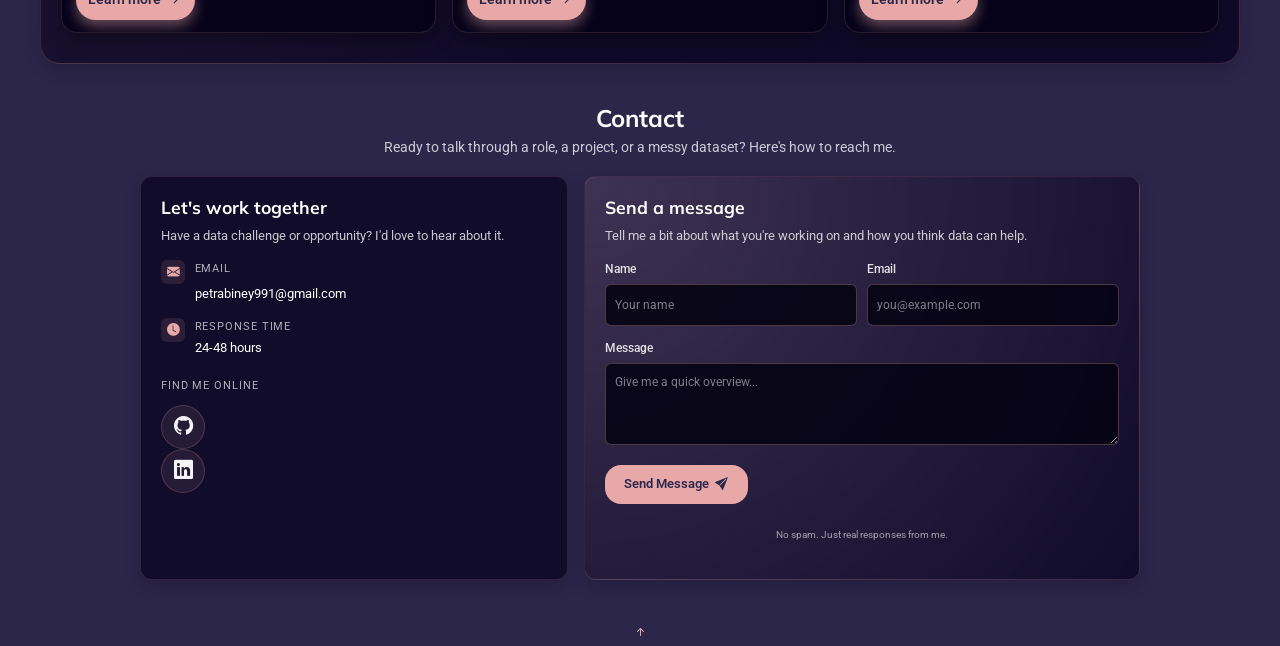
==== commit ceacd584: "Updated logo, favicon system, JS, and homepage" ====
--- a/index.html
+++ b/index.html
@@ -8,8 +8,8 @@
   <meta name="keywords" content="data analyst, power bi, sql, python, data visualization">
 
   <!-- Favicons -->
-  <link href="assets/img/svg" rel="icon">
-  <link href="assets/img/apple-touch-icon.png" rel="apple-touch-icon">
+  <link href="assets/img/logo.svg" rel="icon">
+  <link href="assets/img/apple-real-touch-icon.png" rel="apple-touch-icon">
 
   <!-- Fonts -->
   <link href="https://fonts.googleapis.com" rel="preconnect">
@@ -37,7 +37,7 @@
     <div class="container-fluid container-xl position-relative d-flex align-items-center">
 
       <a href="#hero" class="logo d-flex align-items-center me-auto">
-  <img src="assets/img/svg" alt="PetraB logo" class="logo-img">
+  <img src="assets/img/logo.svg" alt="PetraB logo" class="logo-img">
   <h1 class="sitename">PetraB</h1>
 </a>
 
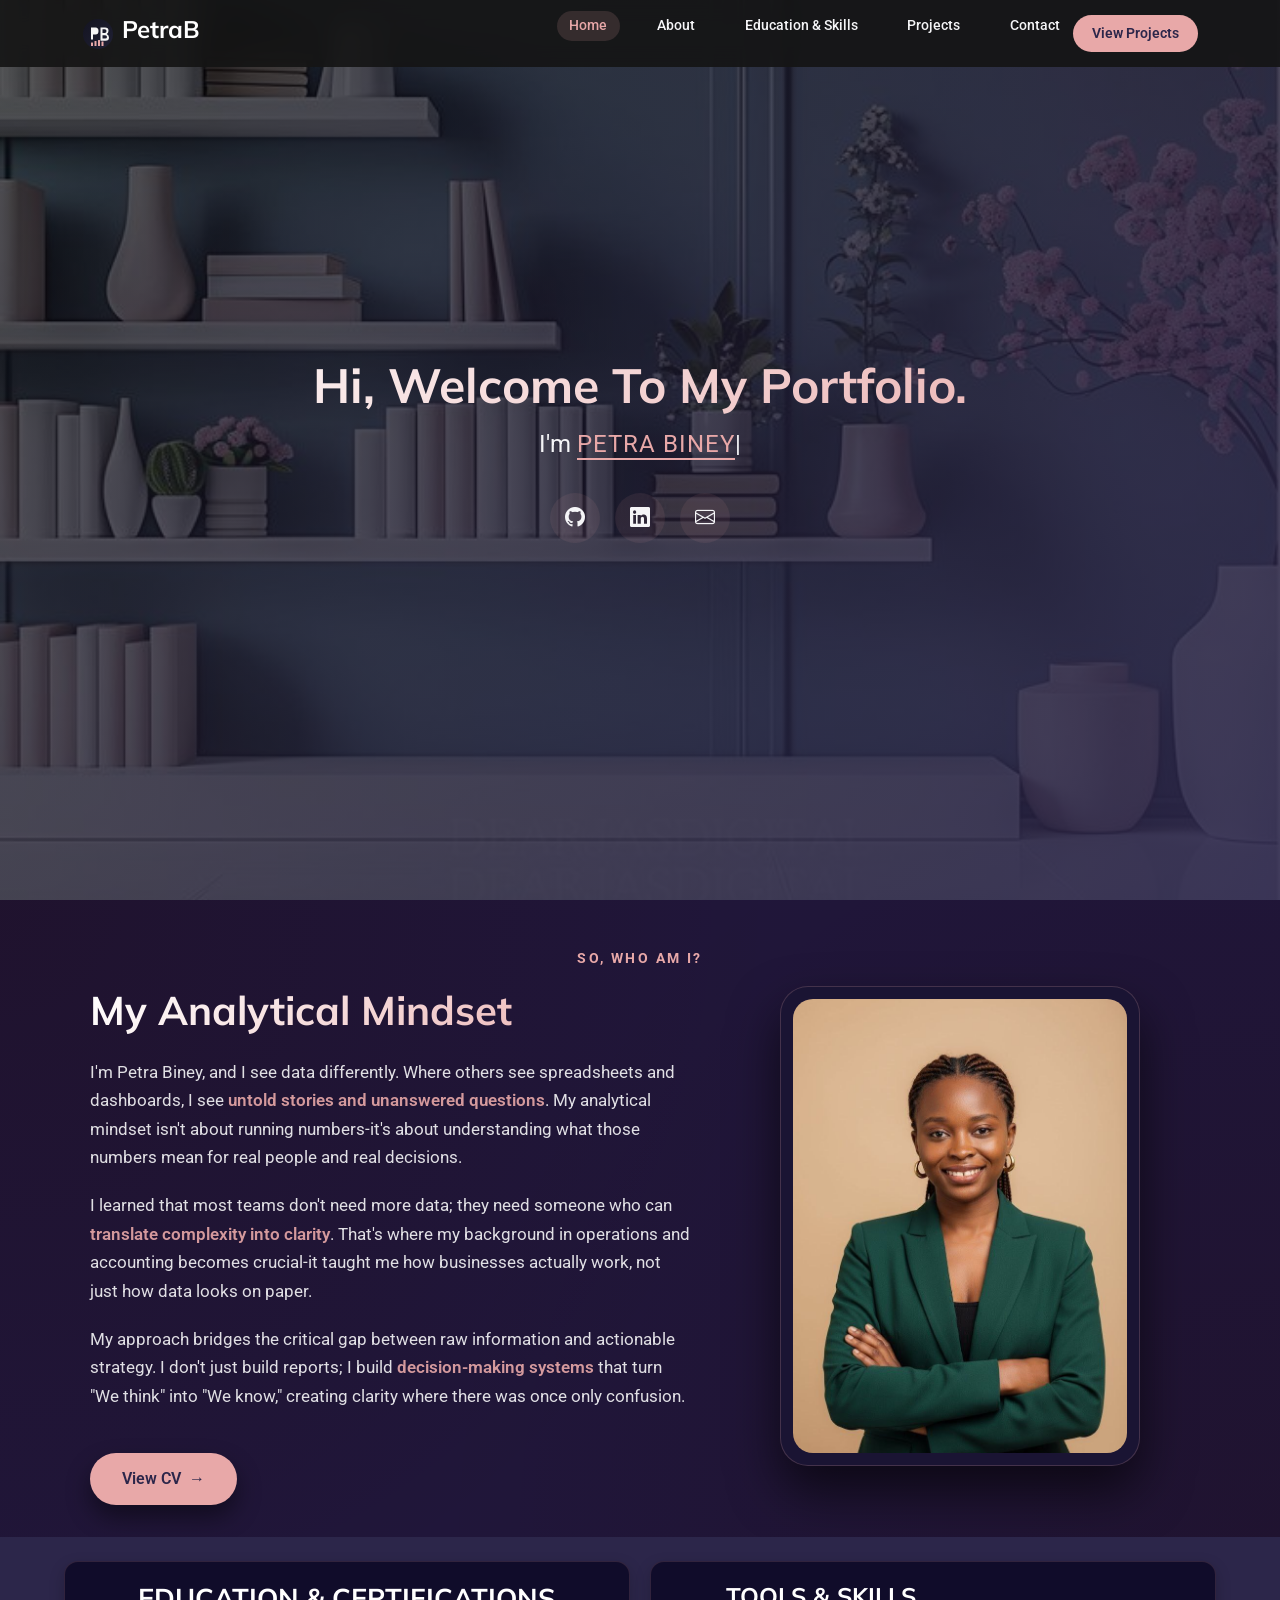
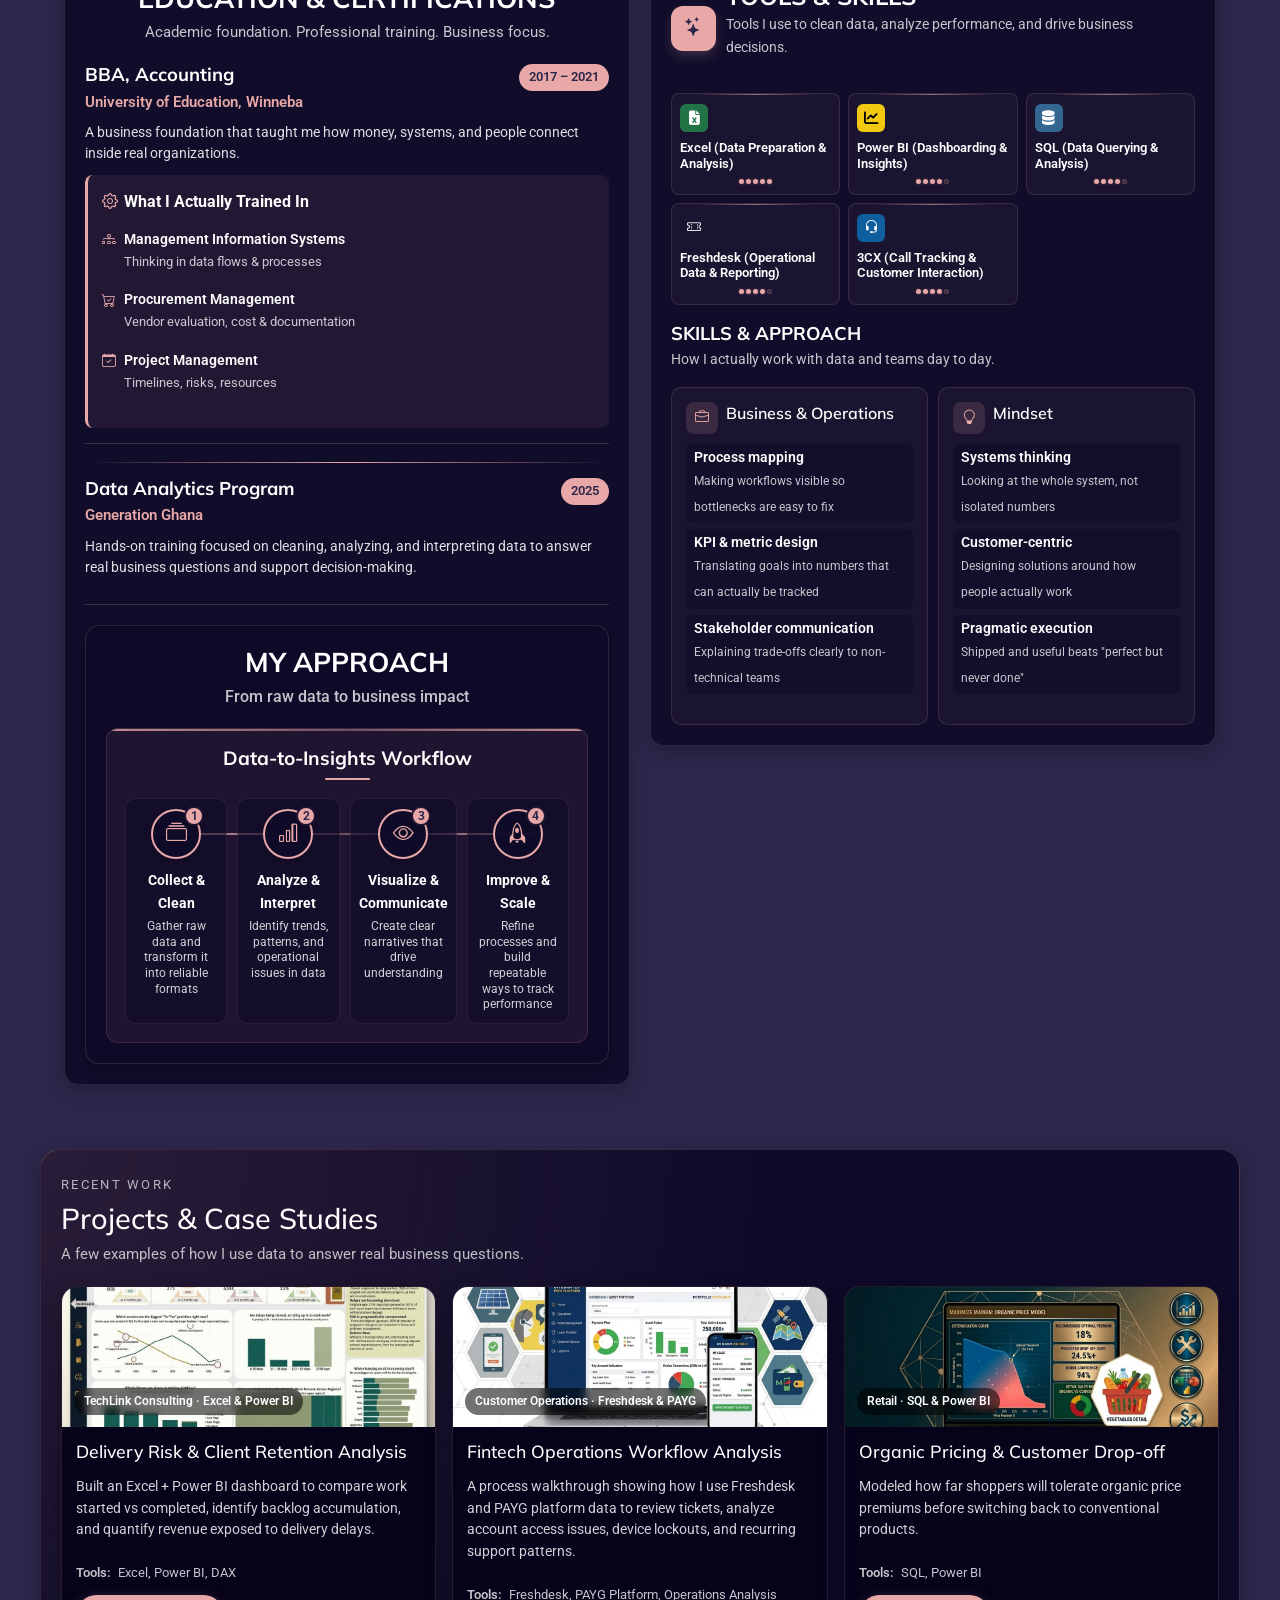
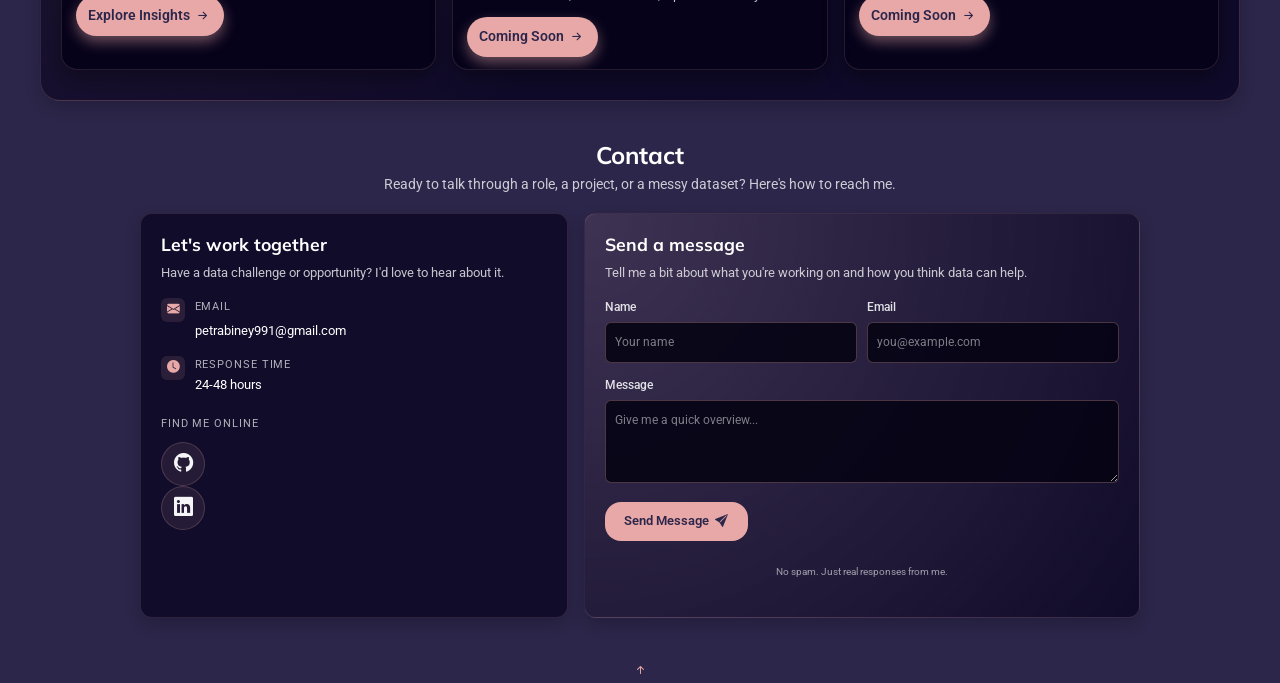
==== commit 2d4235c5: "Refined project cards, tools section, and dashboard case study layout" ====
--- a/index.html
+++ b/index.html
@@ -129,304 +129,378 @@
       </div>
     </section>
 
-    <!-- Education & Skills Section -->
-    <section id="education-skills" class="portfolio-container">
-      <div class="education-section">
-        <div class="section-header">
-          <h1>EDUCATION & CERTIFICATIONS</h1>
-          <p>My academic background and professional development</p>
-        </div>
-        <div class="education-item">
-          <div class="education-header">
+
+
+
+<!-- Education & Skills Section -->
+<section id="education-skills" class="portfolio-container">
+  <!-- LEFT COLUMN: EDUCATION -->
+  <div class="education-section">
+    <div class="section-header">
+      <h1>EDUCATION & CERTIFICATIONS</h1>
+      <p>Academic foundation. Professional training. Business focus.</p>
+    </div>
+
+    <!-- Degree -->
+    <div class="education-item">
+      <div class="education-header">
+        <div>
+          <h3 class="education-title">BBA, Accounting</h3>
+          <div class="education-subtitle">University of Education, Winneba</div>
+        </div>
+        <div class="education-period">2017 – 2021</div>
+      </div>
+      <p class="education-description">
+        A business foundation that taught me how money, systems, and people connect inside real organizations.
+      </p>
+      <div class="training-section">
+        <div class="training-title">
+          <i class="bi bi-gear"></i>
+          What I Actually Trained In
+        </div>
+        <ul class="training-list">
+          <li>
+            <i class="bi bi-diagram-3"></i>
             <div>
-              <h3 class="education-title">BBA, Accounting</h3>
-              <div class="education-subtitle">University of Education, Winneba</div>
-            </div>
-            <div class="education-period">2017 – 2021</div>
-          </div>
-          <p class="education-description">
-            A business foundation that taught me how money, systems, and people connect inside real organizations.
-          </p>
-          <div class="training-section">
-            <div class="training-title">
-              <i class="bi bi-gear"></i>
-              What I Actually Trained In
-            </div>
-            <ul class="training-list">
-              <li>
-                <i class="bi bi-diagram-3"></i>
-                <div>
-                  <div class="training-text">Management Information Systems</div>
-                  <div class="training-description">Thinking in data flows &amp; processes</div>
-                </div>
-              </li>
-              <li>
-                <i class="bi bi-cart-check"></i>
-                <div>
-                  <div class="training-text">Procurement Management</div>
-                  <div class="training-description">Vendor evaluation, cost &amp; documentation</div>
-                </div>
-              </li>
-              <li>
-                <i class="bi bi-calendar-check"></i>
-                <div>
-                  <div class="training-text">Project Management</div>
-                  <div class="training-description">Timelines, risks, resources</div>
-                </div>
-              </li>
-            </ul>
-          </div>
-        </div>
-        <div class="section-divider"></div>
-        <div class="education-item">
-          <div class="education-header">
+              <div class="training-text">Management Information Systems</div>
+              <div class="training-description">Thinking in data flows & processes</div>
+            </div>
+          </li>
+          <li>
+            <i class="bi bi-cart-check"></i>
             <div>
-              <h3 class="education-title">Data Analytics Program</h3>
-              <div class="education-subtitle">Generation Ghana</div>
-            </div>
-            <div class="education-period">2025</div>
-          </div>
-          <p class="education-description">
-            Hands-on analytics training focused on using data to answer real business questions, not just build pretty charts.
-          </p>
-        </div>
-        <div class="unified-approach">
-          <div class="approach-header">
-            <h3 class="approach-title">MY APPROACH</h3>
-            <p class="approach-tagline">From raw data to business impact</p>
-          </div>
-          <div class="workflow-section">
-            <h3 class="workflow-title">Data-to-Insights Workflow</h3>
-            <div class="workflow-steps">
-              <div class="workflow-step">
-                <div class="step-icon">
-                  <i class="bi bi-collection"></i>
-                  <div class="step-number">1</div>
-                </div>
-                <div class="step-text">Collect &amp; Clean</div>
-                <div class="step-description">Gather raw data and transform it into reliable formats</div>
-              </div>
-              <div class="workflow-step">
-                <div class="step-icon">
-                  <i class="bi bi-bar-chart"></i>
-                  <div class="step-number">2</div>
-                </div>
-                <div class="step-text">Analyze &amp; Model</div>
-                <div class="step-description">Uncover patterns and build analytical models</div>
-              </div>
-              <div class="workflow-step">
-                <div class="step-icon">
-                  <i class="bi bi-eye"></i>
-                  <div class="step-number">3</div>
-                </div>
-                <div class="step-text">Visualize &amp; Storytell</div>
-                <div class="step-description">Create clear narratives that drive understanding</div>
-              </div>
-              <div class="workflow-step">
-                <div class="step-icon">
-                  <i class="bi bi-rocket"></i>
-                  <div class="step-number">4</div>
-                </div>
-                <div class="step-text">Automate &amp; Scale</div>
-                <div class="step-description">Build systems that deliver ongoing value</div>
-              </div>
-            </div>
-          </div>
-        </div>
-      </div>
-
-      <div class="tools-skills-section">
-        <div class="tools-header">
-          <div class="tools-icon">
-            <i class="bi bi-stars"></i>
-          </div>
-          <div class="tools-text">
-            <h2>TOOLS &amp; SKILLS</h2>
-            <p>The stack I actually use day to day to turn data into decisions.</p>
-          </div>
-        </div>
-        <div class="tools-grid">
-          <div class="tool-card excel-card">
-            <div class="tool-icon">
-              <i class="fa-solid fa-file-excel"></i>
-            </div>
-            <div class="tool-name">Excel &amp; Google Sheets</div>
-            <div class="proficiency">
-              <div class="dot active"></div>
-              <div class="dot active"></div>
-              <div class="dot active"></div>
-              <div class="dot active"></div>
-              <div class="dot active"></div>
-            </div>
-          </div>
-          <div class="tool-card powerbi-card">
-            <div class="tool-icon">
-              <i class="fa-solid fa-chart-line"></i>
-            </div>
-            <div class="tool-name">Power BI</div>
-            <div class="proficiency">
-              <div class="dot active"></div>
-              <div class="dot active"></div>
-              <div class="dot active"></div>
-              <div class="dot active"></div>
-              <div class="dot inactive"></div>
-            </div>
-          </div>
-          <div class="tool-card sql-card">
-            <div class="tool-icon">
-              <i class="fa-solid fa-database"></i>
-            </div>
-            <div class="tool-name">SQL (PostgreSQL / MySQL)</div>
-            <div class="proficiency">
-              <div class="dot active"></div>
-              <div class="dot active"></div>
-              <div class="dot active"></div>
-              <div class="dot active"></div>
-              <div class="dot inactive"></div>
-            </div>
-          </div>
-          <div class="tool-card python-card">
-            <div class="tool-icon">
-              <i class="fa-brands fa-python"></i>
-            </div>
-            <div class="tool-name">Python (Pandas, NumPy)</div>
-            <div class="proficiency">
-              <div class="dot active"></div>
-              <div class="dot active"></div>
-              <div class="dot active"></div>
-              <div class="dot inactive"></div>
-              <div class="dot inactive"></div>
-            </div>
-          </div>
-        </div>
-        <div class="skills-approach">
-          <div class="skills-header">
-            <h3 class="skills-title">SKILLS &amp; APPROACH</h3>
-            <p class="skills-tagline">How I actually work with data and teams day to day.</p>
-          </div>
-          <div class="skills-grid">
-            <div class="skill-category">
-              <div class="category-header">
-                <div class="category-icon">
-                  <i class="bi bi-briefcase"></i>
-                </div>
-                <h4 class="category-title">Business &amp; Operations</h4>
-              </div>
-              <ul class="skills-list">
-                <li>
-                  <span class="skill-name">Process mapping</span>
-                  <span class="skill-description">Making workflows visible so bottlenecks are easy to fix</span>
-                </li>
-                <li>
-                  <span class="skill-name">KPI &amp; metric design</span>
-                  <span class="skill-description">Translating goals into numbers that can actually be tracked</span>
-                </li>
-                <li>
-                  <span class="skill-name">Stakeholder communication</span>
-                  <span class="skill-description">Explaining trade-offs clearly to non-technical teams</span>
-                </li>
-              </ul>
-            </div>
-            <div class="skill-category">
-              <div class="category-header">
-                <div class="category-icon">
-                  <i class="bi bi-lightbulb"></i>
-                </div>
-                <h4 class="category-title">Mindset</h4>
-              </div>
-              <ul class="skills-list">
-                <li>
-                  <span class="skill-name">Systems thinking</span>
-                  <span class="skill-description">Looking at the whole system, not isolated numbers</span>
-                </li>
-                <li>
-                  <span class="skill-name">Customer-centric</span>
-                  <span class="skill-description">Designing solutions around how people actually work</span>
-                </li>
-                <li>
-                  <span class="skill-name">Pragmatic execution</span>
-                  <span class="skill-description">Shipped and useful beats "perfect but never done"</span>
-                </li>
-              </ul>
-            </div>
-          </div>
-        </div>
-      </div>
-    </section>
-
-    <!-- Projects Section -->
-    <section id="projects" class="projects-section">
-      <div class="projects-header">
-        <p class="projects-tagline">RECENT WORK</p>
-        <h2 class="projects-title">Projects &amp; Case Studies</h2>
-        <p class="projects-subtitle">
-          A few examples of how I use data to answer real business questions.
+              <div class="training-text">Procurement Management</div>
+              <div class="training-description">Vendor evaluation, cost & documentation</div>
+            </div>
+          </li>
+          <li>
+            <i class="bi bi-calendar-check"></i>
+            <div>
+              <div class="training-text">Project Management</div>
+              <div class="training-description">Timelines, risks, resources</div>
+            </div>
+          </li>
+        </ul>
+      </div>
+    </div>
+
+    <div class="section-divider"></div>
+
+    <!-- Bootcamp -->
+    <div class="education-item">
+      <div class="education-header">
+        <div>
+          <h3 class="education-title">Data Analytics Program</h3>
+          <div class="education-subtitle">Generation Ghana</div>
+        </div>
+        <div class="education-period">2025</div>
+      </div>
+      <p class="education-description">
+        Hands-on training focused on cleaning, analyzing, and interpreting data to answer real business questions and support decision-making.
+      </p>
+    </div>
+
+    <!-- MY APPROACH -->
+    <div class="unified-approach">
+      <div class="approach-header">
+        <h3 class="approach-title">MY APPROACH</h3>
+        <p class="approach-tagline">From raw data to business impact</p>
+      </div>
+      <div class="workflow-section">
+        <h3 class="workflow-title">Data-to-Insights Workflow</h3>
+        <div class="workflow-steps">
+          <div class="workflow-step">
+            <div class="step-icon">
+              <i class="bi bi-collection"></i>
+              <div class="step-number">1</div>
+            </div>
+            <div class="step-text">Collect & Clean</div>
+            <div class="step-description">Gather raw data and transform it into reliable formats</div>
+          </div>
+          <div class="workflow-step">
+            <div class="step-icon">
+              <i class="bi bi-bar-chart"></i>
+              <div class="step-number">2</div>
+            </div>
+            <div class="step-text">Analyze & Interpret</div>
+            <div class="step-description">Identify trends, patterns, and operational issues in data</div>
+          </div>
+          <div class="workflow-step">
+            <div class="step-icon">
+              <i class="bi bi-eye"></i>
+              <div class="step-number">3</div>
+            </div>
+            <div class="step-text">Visualize &amp; Communicate</div>
+            <div class="step-description">Create clear narratives that drive understanding</div>
+          </div>
+
+          <div class="workflow-step">
+            <div class="step-icon">
+              <i class="bi bi-rocket"></i>
+              <div class="step-number">4</div>
+            </div>
+            <div class="step-text">Improve &amp; Scale</div>
+            <div class="step-description">Refine processes and build repeatable ways to track performance</div>
+          </div>
+        </div>
+      </div>
+    </div>
+  </div>
+
+  <!-- RIGHT COLUMN: TOOLS & SKILLS -->
+  <div class="tools-skills-section">
+    <div class="tools-header">
+      <div class="tools-icon">
+        <i class="bi bi-stars"></i>
+      </div>
+      <div class="tools-text">
+        <h2>TOOLS & SKILLS</h2>
+        <p>Tools I use to clean data, analyze performance, and drive business decisions.</p>
+      </div>
+    </div>
+
+    <!-- Tools Grid -->
+    <div class="tools-grid">
+      <div class="tool-card excel-card">
+        <div class="tool-icon">
+          <i class="fa-solid fa-file-excel"></i>
+        </div>
+        <div class="tool-name">Excel (Data Preparation & Analysis)</div>
+        <div class="proficiency">
+          <div class="dot active"></div>
+          <div class="dot active"></div>
+          <div class="dot active"></div>
+          <div class="dot active"></div>
+          <div class="dot active"></div>
+        </div>
+      </div>
+
+      <div class="tool-card powerbi-card">
+        <div class="tool-icon">
+          <i class="fa-solid fa-chart-line"></i>
+        </div>
+        <div class="tool-name">Power BI (Dashboarding & Insights)</div>
+        <div class="proficiency">
+          <div class="dot active"></div>
+          <div class="dot active"></div>
+          <div class="dot active"></div>
+          <div class="dot active"></div>
+          <div class="dot inactive"></div>
+        </div>
+      </div>
+
+      <div class="tool-card sql-card">
+        <div class="tool-icon">
+          <i class="fa-solid fa-database"></i>
+        </div>
+        <div class="tool-name">SQL (Data Querying & Analysis)</div>
+        <div class="proficiency">
+          <div class="dot active"></div>
+          <div class="dot active"></div>
+          <div class="dot active"></div>
+          <div class="dot active"></div>
+          <div class="dot inactive"></div>
+        </div>
+      </div>
+
+      <div class="tool-card freshdesk-card">
+        <div class="tool-icon">
+          <i class="bi bi-ticket-perforated"></i>
+        </div>
+        <div class="tool-name">Freshdesk (Operational Data & Reporting)</div>
+        <div class="proficiency">
+          <div class="dot active"></div>
+          <div class="dot active"></div>
+          <div class="dot active"></div>
+          <div class="dot active"></div>
+          <div class="dot inactive"></div>
+        </div>
+      </div>
+
+      <div class="tool-card tool-3cx">
+        <div class="tool-icon">
+          <i class="bi bi-headset"></i>
+        </div>
+        <div class="tool-name">3CX (Call Tracking & Customer Interaction)</div>
+        <div class="proficiency">
+          <div class="dot active"></div>
+          <div class="dot active"></div>
+          <div class="dot active"></div>
+          <div class="dot active"></div>
+          <div class="dot inactive"></div>
+        </div>
+      </div>
+    </div>
+
+
+    <!-- SKILLS & APPROACH -->
+    <div class="skills-approach">
+      <div class="skills-header">
+        <h3 class="skills-title">SKILLS & APPROACH</h3>
+        <p class="skills-tagline">How I actually work with data and teams day to day.</p>
+      </div>
+      <div class="skills-grid">
+        <div class="skill-category">
+          <div class="category-header">
+            <div class="category-icon">
+              <i class="bi bi-briefcase"></i>
+            </div>
+            <h4 class="category-title">Business & Operations</h4>
+          </div>
+          <ul class="skills-list">
+            <li>
+              <span class="skill-name">Process mapping</span>
+              <span class="skill-description">Making workflows visible so bottlenecks are easy to fix</span>
+            </li>
+            <li>
+              <span class="skill-name">KPI & metric design</span>
+              <span class="skill-description">Translating goals into numbers that can actually be tracked</span>
+            </li>
+            <li>
+              <span class="skill-name">Stakeholder communication</span>
+              <span class="skill-description">Explaining trade-offs clearly to non-technical teams</span>
+            </li>
+          </ul>
+        </div>
+
+        <div class="skill-category">
+          <div class="category-header">
+            <div class="category-icon">
+              <i class="bi bi-lightbulb"></i>
+            </div>
+            <h4 class="category-title">Mindset</h4>
+          </div>
+          <ul class="skills-list">
+            <li>
+              <span class="skill-name">Systems thinking</span>
+              <span class="skill-description">Looking at the whole system, not isolated numbers</span>
+            </li>
+            <li>
+              <span class="skill-name">Customer-centric</span>
+              <span class="skill-description">Designing solutions around how people actually work</span>
+            </li>
+            <li>
+              <span class="skill-name">Pragmatic execution</span>
+              <span class="skill-description">Shipped and useful beats "perfect but never done"</span>
+            </li>
+          </ul>
+        </div>
+      </div>
+    </div>
+  </div>
+</section>
+
+
+<!-- =========================
+     Projects Section
+========================= -->
+<section id="projects" class="projects-section">
+
+  <!-- Section Header -->
+  <div class="projects-header">
+    <p class="projects-tagline">RECENT WORK</p>
+    <h2 class="projects-title">Projects &amp; Case Studies</h2>
+    <p class="projects-subtitle">
+      A few examples of how I use data to answer real business questions.
+    </p>
+  </div>
+
+  <!-- Projects Grid -->
+  <div class="projects-grid">
+
+    <!-- Project 1: TechLink Consulting -->
+    <article class="project-card">
+      <div class="project-thumb">
+        <img 
+          src="assets/img/services/techlinkcard.jpg" 
+          alt="Delivery Risk and Client Retention Analysis dashboard preview"
+          class="thumb-image">
+        <div class="thumb-label">TechLink Consulting · Excel &amp; Power BI</div>
+      </div>
+
+      <div class="project-body">
+        <h3 class="project-name">Delivery Risk &amp; Client Retention Analysis</h3>
+
+        <p class="project-description">
+          Built an Excel + Power BI dashboard to compare work started vs completed,
+          identify backlog accumulation, and quantify revenue exposed to delivery delays.
         </p>
-      </div>
-      <div class="projects-grid">
-        <article class="project-card">
-          <div class="project-thumb thumb-health">
-            <div class="thumb-label">Healthcare · Python</div>
-          </div>
-          <div class="project-body">
-            <h3 class="project-name">Nursing Home Staffing Analysis (Python)</h3>
-            <p class="project-description">
-              Analyzed Q1 2024 PBJ &amp; CMS data to uncover staffing gaps,
-              flag high-risk facilities, and support outreach decisions.
-            </p>
-            <div class="project-meta">
-              <span class="meta-label">Tools:</span>
-              <span class="meta-value">Python, Pandas, Matplotlib</span>
-            </div>
-            <button class="project-button">
-              Learn more
-              <i class="bi bi-arrow-right-short"></i>
-            </button>
-          </div>
-        </article>
-        <article class="project-card">
-          <div class="project-thumb thumb-city">
-            <div class="thumb-label">Hospitality · Power BI</div>
-          </div>
-          <div class="project-body">
-            <h3 class="project-name">Barcelona Airbnb Market Dashboard</h3>
-            <p class="project-description">
-              Built a Power BI dashboard to track host concentration, 
-              pricing patterns, and neighbourhood pressure before the
-              short-term rental protests.
-            </p>
-            <div class="project-meta">
-              <span class="meta-label">Tools:</span>
-              <span class="meta-value">Excel, Power BI, DAX</span>
-            </div>
-            <button class="project-button">
-              Learn more
-              <i class="bi bi-arrow-right-short"></i>
-            </button>
-          </div>
-        </article>
-        <article class="project-card">
-          <div class="project-thumb thumb-retail">
-            <div class="thumb-label">Retail · Analytics</div>
-          </div>
-          <div class="project-body">
-            <h3 class="project-name">Organic Pricing &amp; Customer Drop-off</h3>
-            <p class="project-description">
-              Modeled how far shoppers will tolerate organic price
-              premiums before switching back to conventional products.
-            </p>
-            <div class="project-meta">
-              <span class="meta-label">Tools:</span>
-              <span class="meta-value">Excel, Power Query, Power BI</span>
-            </div>
-            <button class="project-button">
-              Learn more
-              <i class="bi bi-arrow-right-short"></i>
-            </button>
-          </div>
-        </article>
-      </div>
-    </section>
+
+        <div class="project-meta">
+          <span class="meta-label">Tools:</span>
+          <span class="meta-value">Excel, Power BI, DAX</span>
+        </div>
+
+        <a href="Projects/Techlink/techlink-project.html" class="project-button">
+          Explore Insights
+          <i class="bi bi-arrow-right-short"></i>
+        </a>
+      </div>
+    </article>
+
+    <!-- Project 2: Fintech Operations Workflow -->
+    <article class="project-card">
+      <div class="project-thumb">
+        <img 
+          src="assets/img/services/fintechcard.jpg" 
+          alt="Fintech Operations Workflow Analysis preview"
+          class="thumb-image">
+        <div class="thumb-label">Customer Operations · Freshdesk &amp; PAYG</div>
+      </div>
+
+      <div class="project-body">
+        <h3 class="project-name">Fintech Operations Workflow Analysis</h3>
+
+        <p class="project-description">
+          A process walkthrough showing how I use Freshdesk and PAYG platform data to review tickets,
+          analyze account access issues, device lockouts, and recurring support patterns.
+        </p>
+
+        <div class="project-meta">
+          <span class="meta-label">Tools:</span>
+          <span class="meta-value">Freshdesk, PAYG Platform, Operations Analysis</span>
+        </div>
+
+        <button class="project-button">
+          Coming Soon
+          <i class="bi bi-arrow-right-short"></i>
+        </button>
+      </div>
+    </article>
+
+    <!-- Project 3: Retail Analytics -->
+    <article class="project-card">
+      <div class="project-thumb">
+        <img 
+          src="assets/img/services/Retailcard.jpg" 
+          alt="Organic Pricing and Customer Drop-off analytics preview"
+          class="thumb-image">
+        <div class="thumb-label">Retail · SQL &amp; Power BI</div>
+      </div>
+
+      <div class="project-body">
+        <h3 class="project-name">Organic Pricing &amp; Customer Drop-off</h3>
+
+        <p class="project-description">
+          Modeled how far shoppers will tolerate organic price
+          premiums before switching back to conventional products.
+        </p>
+
+        <div class="project-meta">
+          <span class="meta-label">Tools:</span>
+          <span class="meta-value">SQL, Power BI</span>
+        </div>
+
+        <button class="project-button">
+          Coming Soon
+          <i class="bi bi-arrow-right-short"></i>
+        </button>
+      </div>
+    </article>
+
+  </div>
+</section>
+
 
     <!-- Compact Contact Section -->
     <section id="contact" class="contact-section">
--- a/assets/css/main.css
+++ b/assets/css/main.css
@@ -1504,3 +1504,41 @@
 #contact {
   scroll-margin-top: 80px;
 }
+
+
+/* Thumbnail image styling */
+.thumb-image {
+  width: 100%;
+  height: 100%;
+  object-fit: cover;
+  display: block;
+  position: absolute;
+  top: 0;
+  left: 0;
+  z-index: 0;
+}
+
+.project-thumb {
+  position: relative;
+  height: 140px;
+  overflow: hidden;
+}
+
+/* Keep label above the image */
+.thumb-label {
+  position: relative;
+  z-index: 2;
+}
+
+
+
+/* 3CX Card */
+.tool-3cx .tool-icon {
+  background: #0f5f9e;
+  color: white;
+}
+
+.tool-3cx:hover .tool-icon {
+  transform: scale(1.05);
+  background: #0a4a7a;
+}
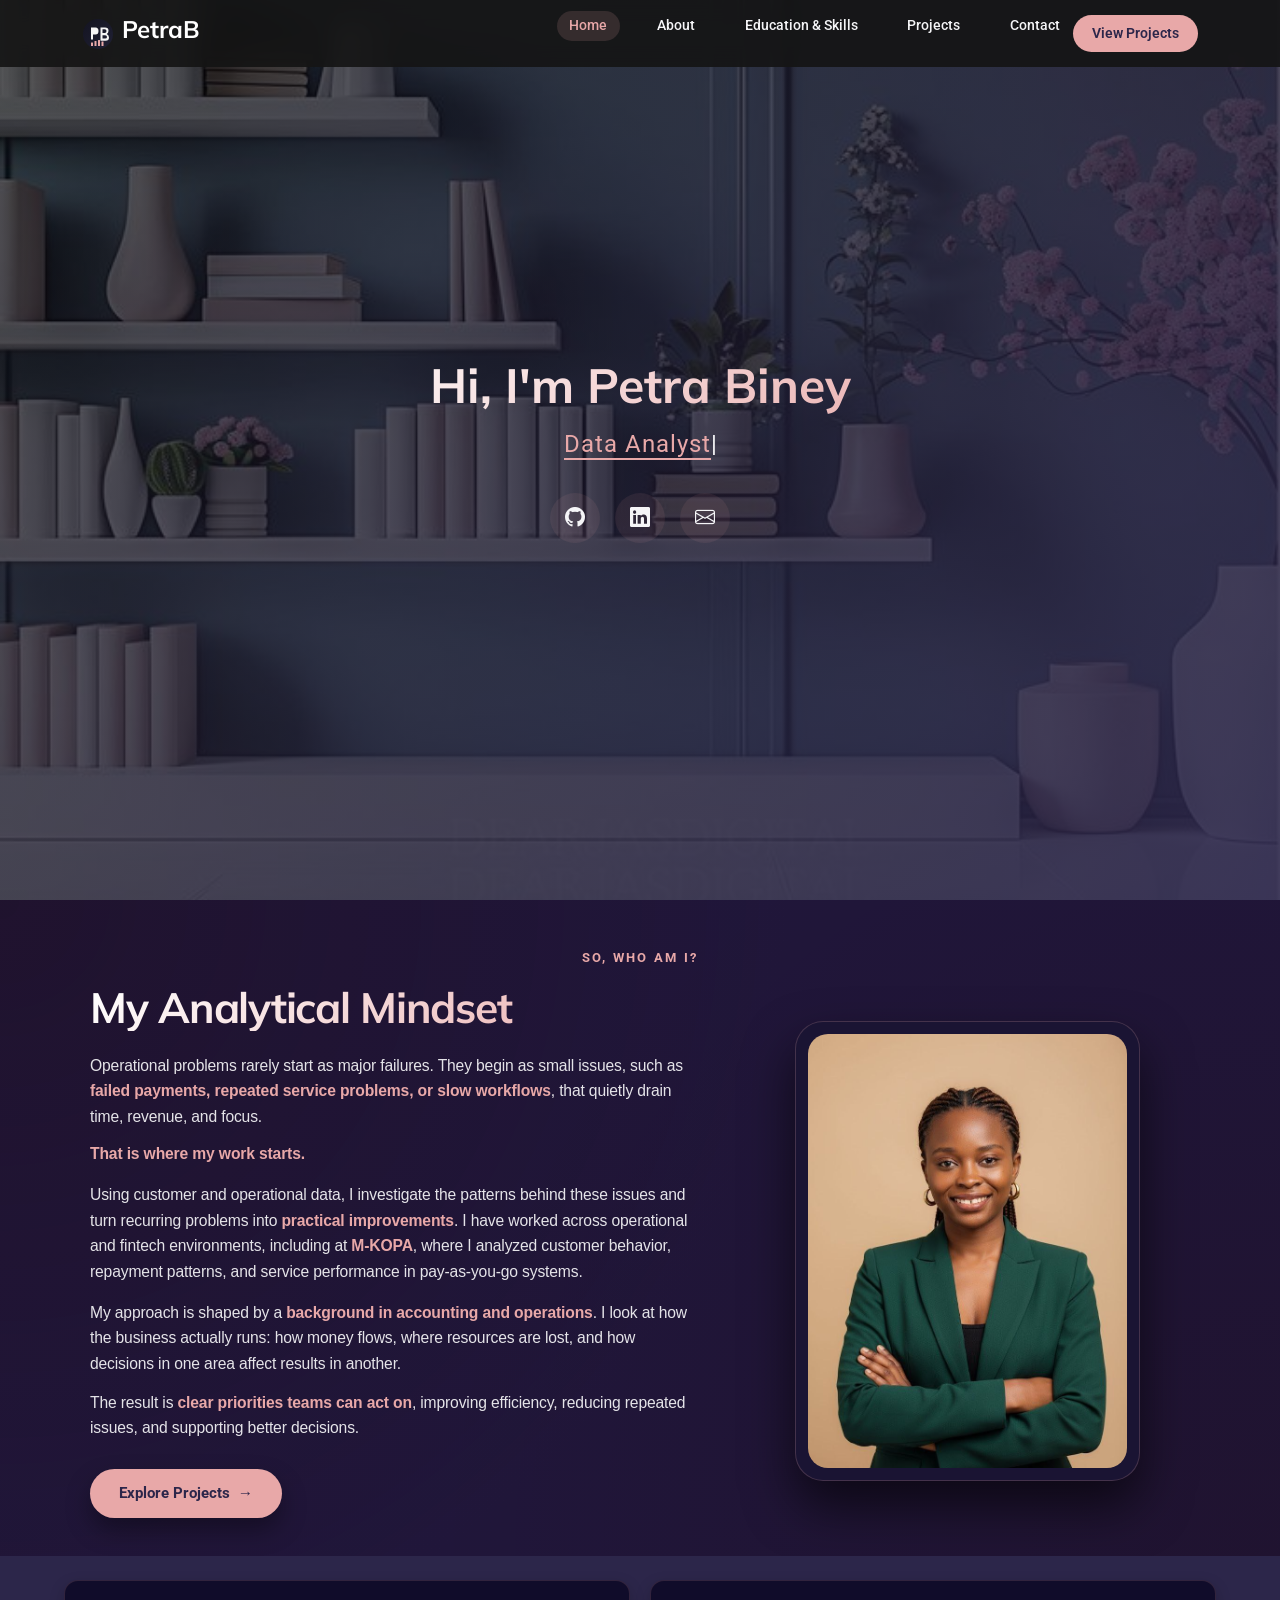
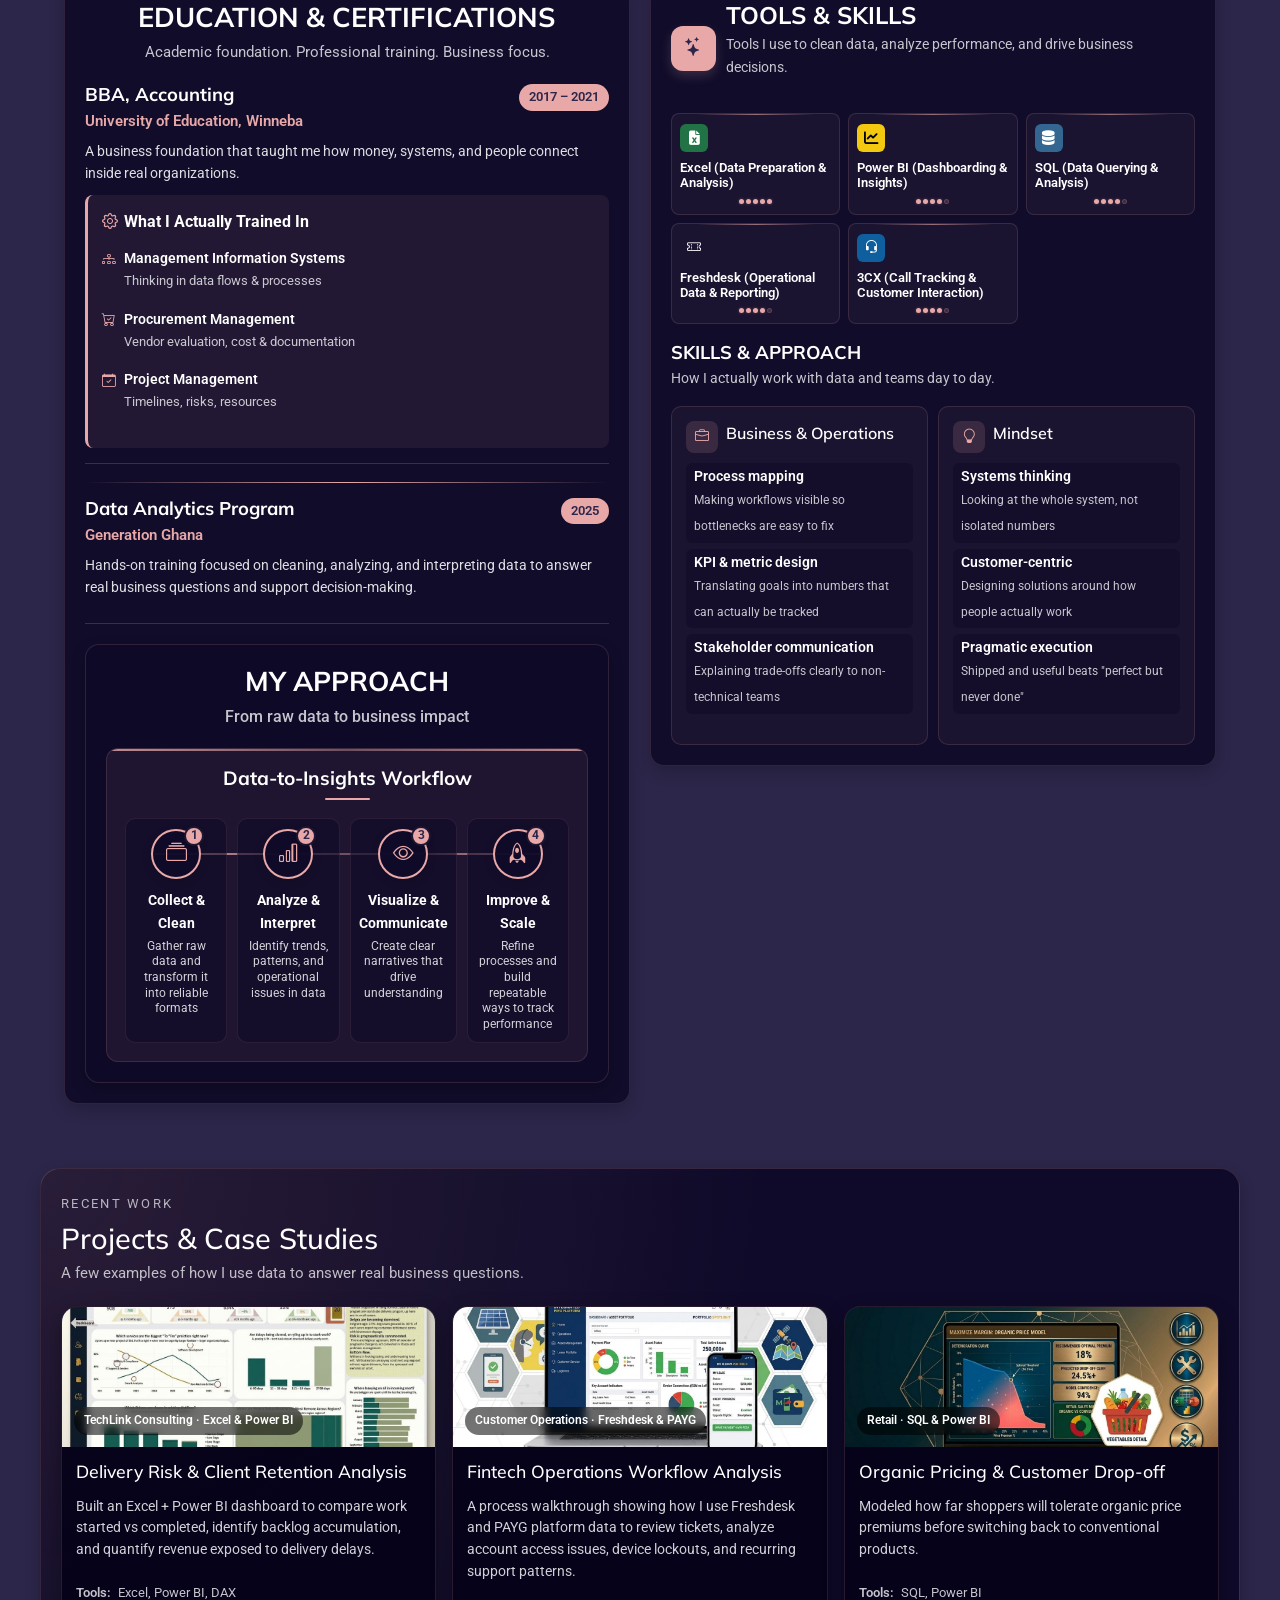
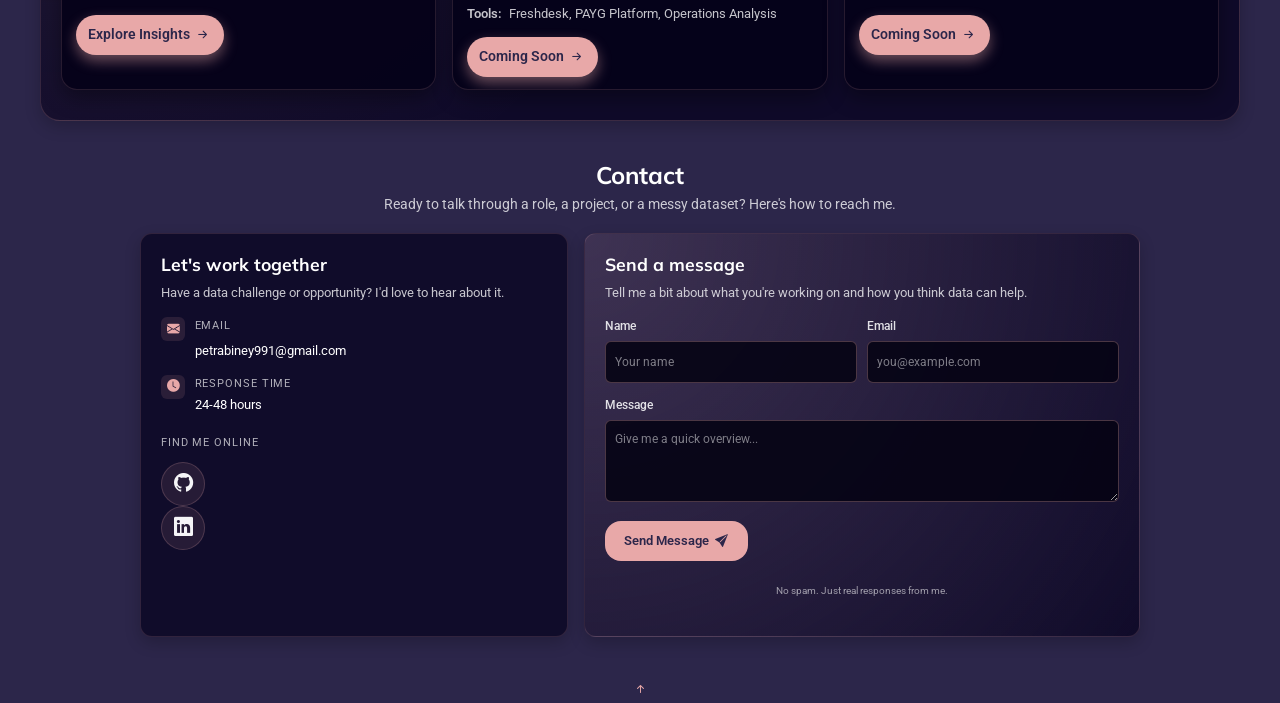
==== commit 87e85ae0: "Updated the hero section, improved the About section content and styling, adjusted spacing and reada" ====
--- a/index.html
+++ b/index.html
@@ -66,70 +66,92 @@
 
   <!-- Background image -->
   <img src="assets/img/profile/home4.jpg" alt="Background" data-aos="fade-in" />
+
   <div class="container">
-    <div class="hero-inner"></div>
-    <h2>Hi, Welcome To My Portfolio.</h2>
-     <p>
-        I'm
+    <div class="hero-inner">
+
+      <h2>Hi, I'm Petra Biney</h2>
+
+      <p>
         <span
           class="typed"
-          data-typed-items="PETRA BINEY, a Data Analyst, a Data-Driven Problem Solver, a Power BI Enthusiast">
+          data-typed-items="Data Analyst, Customer &amp; Operations Focus, Fintech Experience, Improving Business Operations">
         </span>
         <span class="typed-cursor" aria-hidden="true"></span>
       </p>
-    <div class="social-links">
-      <a href="https://github.com/PetraB-Analytics"><i class="bi bi-github"></i></a>
-      <a href="https://www.linkedin.com/in/petra-biney"><i class="bi bi-linkedin"></i></a>
-      <a href="mailto:petrabiney991@gmail.com"><i class="bi bi-envelope"></i></a>
+
+      <div class="social-links">
+        <a href="https://github.com/PetraB-Analytics" target="_blank" rel="noopener" aria-label="GitHub">
+          <i class="bi bi-github"></i>
+        </a>
+
+        <a href="https://www.linkedin.com/in/petra-biney" target="_blank" rel="noopener" aria-label="LinkedIn">
+          <i class="bi bi-linkedin"></i>
+        </a>
+
+        <a href="mailto:petrabiney991@gmail.com" aria-label="Email">
+          <i class="bi bi-envelope"></i>
+        </a>
+      </div>
+
     </div>
   </div>
 
 </section>
 
 
-    <!-- About Section -->
-    <section id="about" class="about-hero">
-      <div class="about-hero-eyebrow-wrap">
-        <p class="about-hero-eyebrow">SO, WHO AM I?</p>
-      </div>
+
+<!-- About Section --> 
+<section id="about" class="about-hero">
+  <div class="about-hero-eyebrow-wrap">
+    <p class="about-hero-eyebrow">SO, WHO AM I?</p>
+  </div>
+  
+  <div class="about-hero-inner">
+    <div class="about-hero-text">
+      <h2 class="about-hero-title">My Analytical Mindset</h2>
       
-      <div class="about-hero-inner">
-        <div class="about-hero-text">
-          <h2 class="about-hero-title">My Analytical Mindset</h2>
-          
-          <p class="about-hero-body">
-            I'm Petra Biney, and I see data differently. Where others see spreadsheets and dashboards, 
-            I see <span class="highlight">untold stories and unanswered questions</span>. My analytical mindset isn't about 
-            running numbers-it's about understanding what those numbers mean for real people and real decisions.
-          </p>
-
-          <p class="about-hero-body">
-            I learned that most teams don't need more data; they need someone who can 
-            <span class="highlight">translate complexity into clarity</span>. That's where my background in operations 
-            and accounting becomes crucial-it taught me how businesses actually work, not just how data looks on paper.
-          </p>
-
-          <p class="about-hero-body">
-            My approach bridges the critical gap between raw information and actionable strategy. 
-            I don't just build reports; I build <span class="highlight">decision-making systems</span> that turn 
-            "We think" into "We know," creating clarity where there was once only confusion.
-          </p>
-
-          <a href="assets/PetraBiney_CV.pdf" class="about-hero-button" target="_blank" rel="noopener">
-            <span>View CV</span>
-            <span>→</span>
-          </a>
-        </div>
-
-        <div class="about-hero-photo-wrap">
-          <div class="about-hero-photo-card">
-            <img src="assets/img/person/About_sec.jpg" alt="Portrait of Petra Biney" class="about-hero-photo">
-          </div>
-        </div>
-      </div>
-    </section>
-
-
+      <p class="about-hero-body">
+        Operational problems rarely start as major failures. They begin as small issues, such as 
+        <span class="highlight">failed payments, repeated service problems, or slow workflows</span>, 
+        that quietly drain time, revenue, and focus.
+      </p>
+
+      <p class="about-hero-body about-hero-standout">
+        <span class="highlight">That is where my work starts.</span>
+      </p>
+
+      <p class="about-hero-body">
+        Using customer and operational data, I investigate the patterns behind these issues and turn recurring problems into 
+        <span class="highlight">practical improvements</span>. I have worked across operational and fintech environments, 
+        including at <span class="highlight">M-KOPA</span>, where I analyzed customer behavior, repayment patterns, 
+        and service performance in pay-as-you-go systems.
+      </p>
+
+      <p class="about-hero-body">
+        My approach is shaped by a <span class="highlight">background in accounting and operations</span>. 
+        I look at how the business actually runs: how money flows, where resources are lost, 
+        and how decisions in one area affect results in another.
+      </p>
+
+      <p class="about-hero-body about-hero-result">
+        The result is <span class="highlight">clear priorities teams can act on</span>, improving efficiency, 
+        reducing repeated issues, and supporting better decisions.
+      </p>
+
+      <a href="#projects" class="about-hero-button">
+        <span>Explore Projects</span>
+        <span>→</span>
+      </a>
+    </div>
+
+    <div class="about-hero-photo-wrap">
+      <div class="about-hero-photo-card">
+        <img src="assets/img/person/About_sec.jpg" alt="Portrait of Petra Biney" class="about-hero-photo">
+      </div>
+    </div>
+  </div>
+</section>
 
 
 <!-- Education & Skills Section -->
--- a/assets/css/main.css
+++ b/assets/css/main.css
@@ -276,108 +276,143 @@
 
 
 
-/* ===== ABOUT SECTION ===== */
+/* ==========================================================
+   ABOUT SECTION
+   Purpose: Controls the layout, spacing, text, button, and image
+   for the “My Analytical Mindset” section.
+   ========================================================== */
+
+/* Main About section background and spacing */
 .about-hero {
   background: #20163A;
   background-image:
     radial-gradient(circle at top left, rgba(30, 7, 8, 0.24), transparent 55%),
     radial-gradient(circle at bottom right, rgba(30, 7, 8, 0.20), transparent 60%);
   color: #F5F5F7;
-  padding: 3rem 1.5rem 2rem;
+  padding: 3rem 1.5rem 2.4rem;
   position: relative;
   overflow: hidden;
 }
 
+
+/* Small heading above the main title: “SO, WHO AM I?” */
 .about-hero-eyebrow-wrap {
   text-align: center;
-  margin-bottom: 1rem;
+  margin-bottom: 0.75rem;
 }
 
 .about-hero-eyebrow {
-  font-size: 0.85rem;
+  font-size: 0.8rem;
   letter-spacing: 0.18em;
   text-transform: uppercase;
   color: #E8A8A8;
   font-weight: 700;
 }
 
+/* Main two-column layout: text on left, image on right */
 .about-hero-inner {
   max-width: 1100px;
   margin: 0 auto;
   display: grid;
-  grid-template-columns: minmax(0, 3fr) minmax(0, 2.3fr);
-  gap: 2.5rem;
-  align-items: start;
-}
-
+  grid-template-columns: minmax(0, 3fr) minmax(0, 2.2fr);
+  gap: 3rem;
+  align-items: center;
+}
+
+/* Text column width */
 .about-hero-text {
-  max-width: 600px;
-}
-
+  max-width: 620px;
+}
+
+/* Main section title */
 .about-hero-title {
-  font-size: 2.5rem;
-  line-height: 1.2;
+  font-size: 2.65rem;
+  line-height: 1.1;
   color: #FFFFFF;
   font-weight: 700;
-  margin-bottom: 1.5rem;
+  margin-bottom: 1.35rem;
   background: linear-gradient(135deg, #FFFFFF, #E8A8A8);
   -webkit-background-clip: text;
   -webkit-text-fill-color: transparent;
   text-align: left;
-}
-
+  letter-spacing: -0.03em;
+}
+
+/* Main paragraph text */
 .about-hero-body {
-  font-size: 1.05rem;
-  line-height: 1.7;
-  margin-bottom: 1.2rem;
-  color: #F5F5F7;
-  opacity: 0.9;
-}
-
+  font-family: 'Inter', sans-serif;
+  font-size: 0.98rem;        /* ~15.7px */
+  line-height: 1.62;         /* comfortable, not too loose */
+  margin-bottom: 1rem;
+  color: rgba(245, 245, 247, 0.92);  /* slightly faded white */
+  font-weight: 400;
+  letter-spacing: -0.01em;   /* subtle tightening */
+}
+
+
+/* Standalone line: “That is where my work starts.” */
+.about-hero-standout {
+  margin-top: -0.25rem;
+  margin-bottom: 1rem;
+  color: #E8A8A8;
+  font-weight: 700;
+}
+
+/* Final result paragraph before the button */
+.about-hero-result {
+  margin-top: -0.15rem;
+  margin-bottom: 1.4rem;
+}
+
+/* Highlighted words inside the About text */
 .highlight {
   color: #E8A8A8;
-  font-weight: 600;
-}
-
+  font-weight: 700;
+}
+
+/* About section button */
 .about-hero-button {
   display: inline-flex;
   align-items: center;
   gap: 0.5rem;
-  margin-top: 1.5rem;
-  padding: 0.8rem 2rem;
+  margin-top: 0.4rem;
+  padding: 0.75rem 1.8rem;
   border-radius: 999px;
   background: #E8A8A8;
   color: #2C264A;
-  font-weight: 600;
-  font-size: 1rem;
+  font-weight: 700;
+  font-size: 0.95rem;
   text-decoration: none;
-  box-shadow: 0 12px 24px rgba(0, 0, 0, 0.45);
+  box-shadow: 0 12px 24px rgba(0, 0, 0, 0.35);
   transition: all 0.3s ease;
 }
 
 .about-hero-button:hover {
   background: #D59595;
   transform: translateY(-2px);
-  box-shadow: 0 16px 30px rgba(0, 0, 0, 0.5);
-}
-
+  box-shadow: 0 16px 30px rgba(0, 0, 0, 0.45);
+}
+
+/* Image column wrapper */
 .about-hero-photo-wrap {
   display: flex;
   justify-content: center;
-  align-items: flex-start;
-}
-
+  align-items: center;
+}
+
+/* Image card container */
 .about-hero-photo-card {
   background: #1A1433;
   border-radius: 28px;
   padding: 0.75rem;
   width: 100%;
-  max-width: 360px;
+  max-width: 345px;
   aspect-ratio: 3 / 4;
   box-shadow: 0 25px 50px rgba(0, 0, 0, 0.6);
   border: 1px solid rgba(232, 168, 168, 0.2);
 }
 
+/* Profile image inside card */
 .about-hero-photo {
   width: 100%;
   height: 100%;
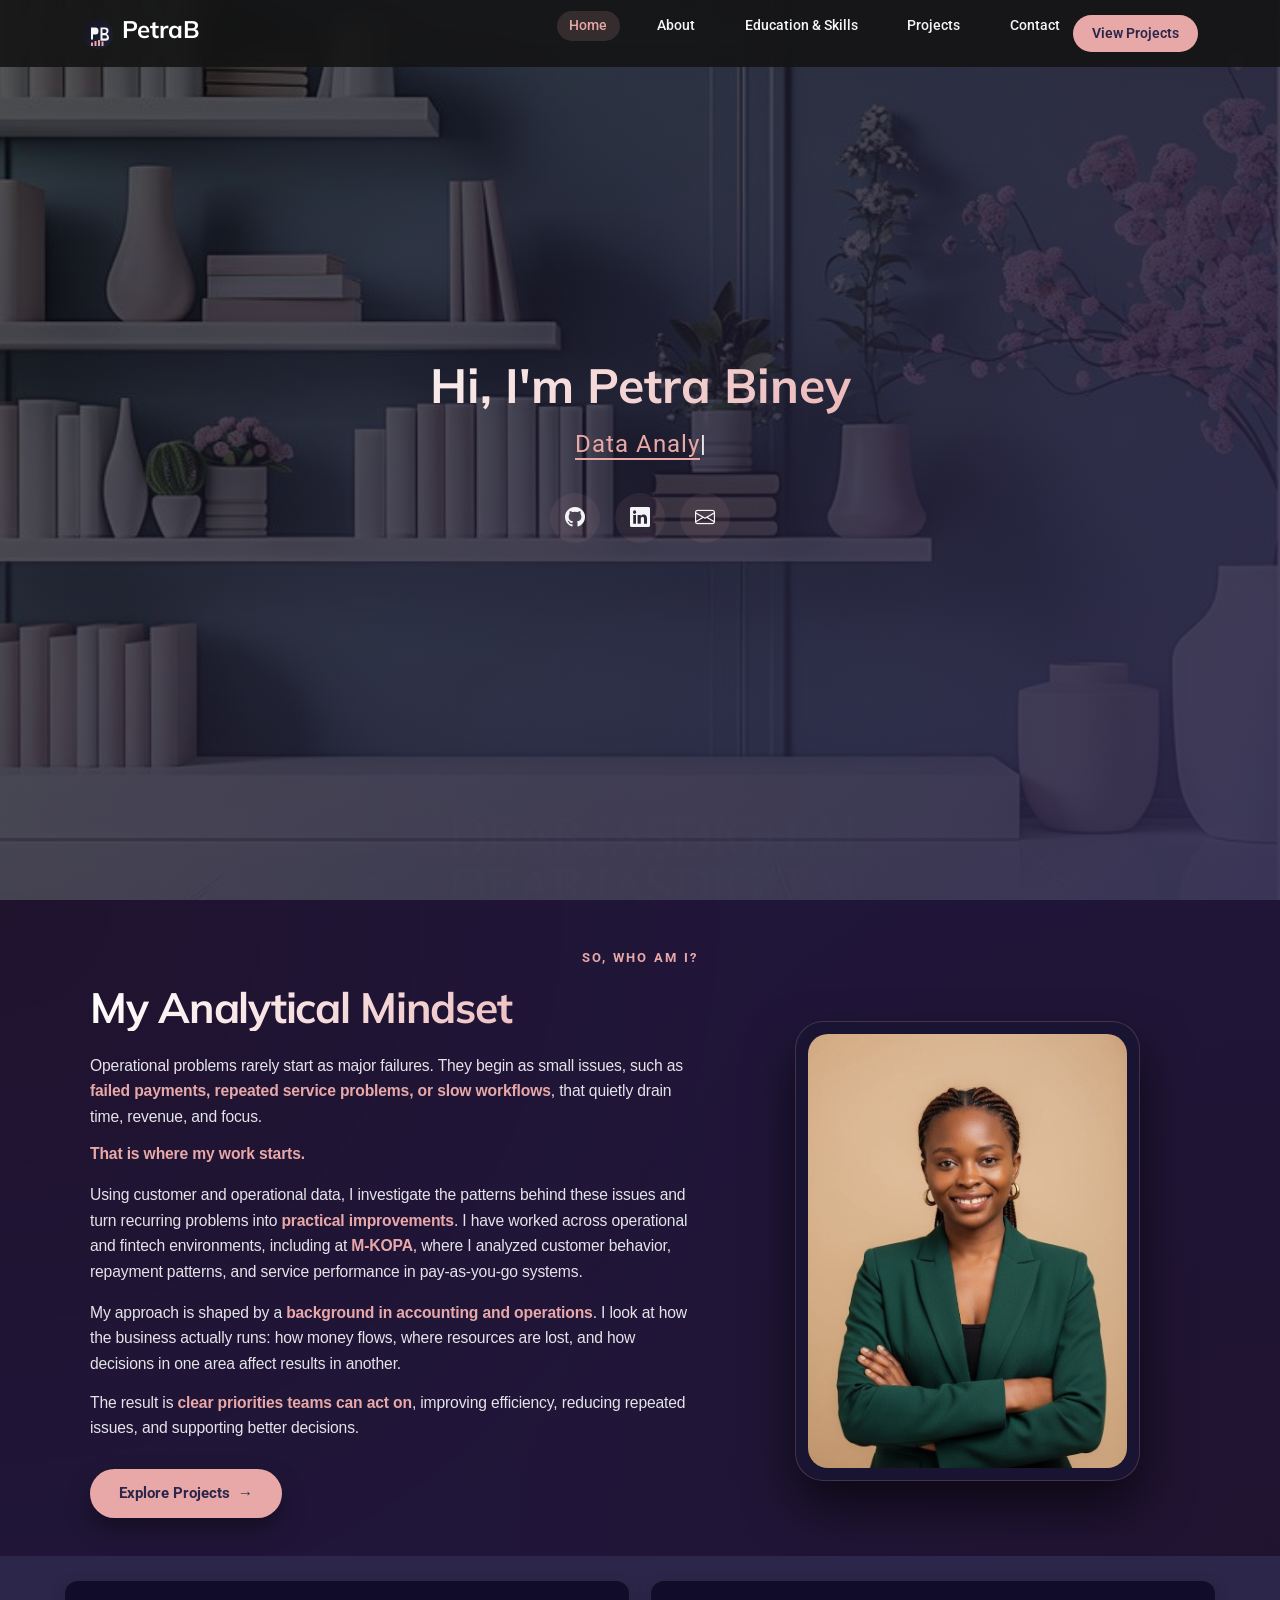
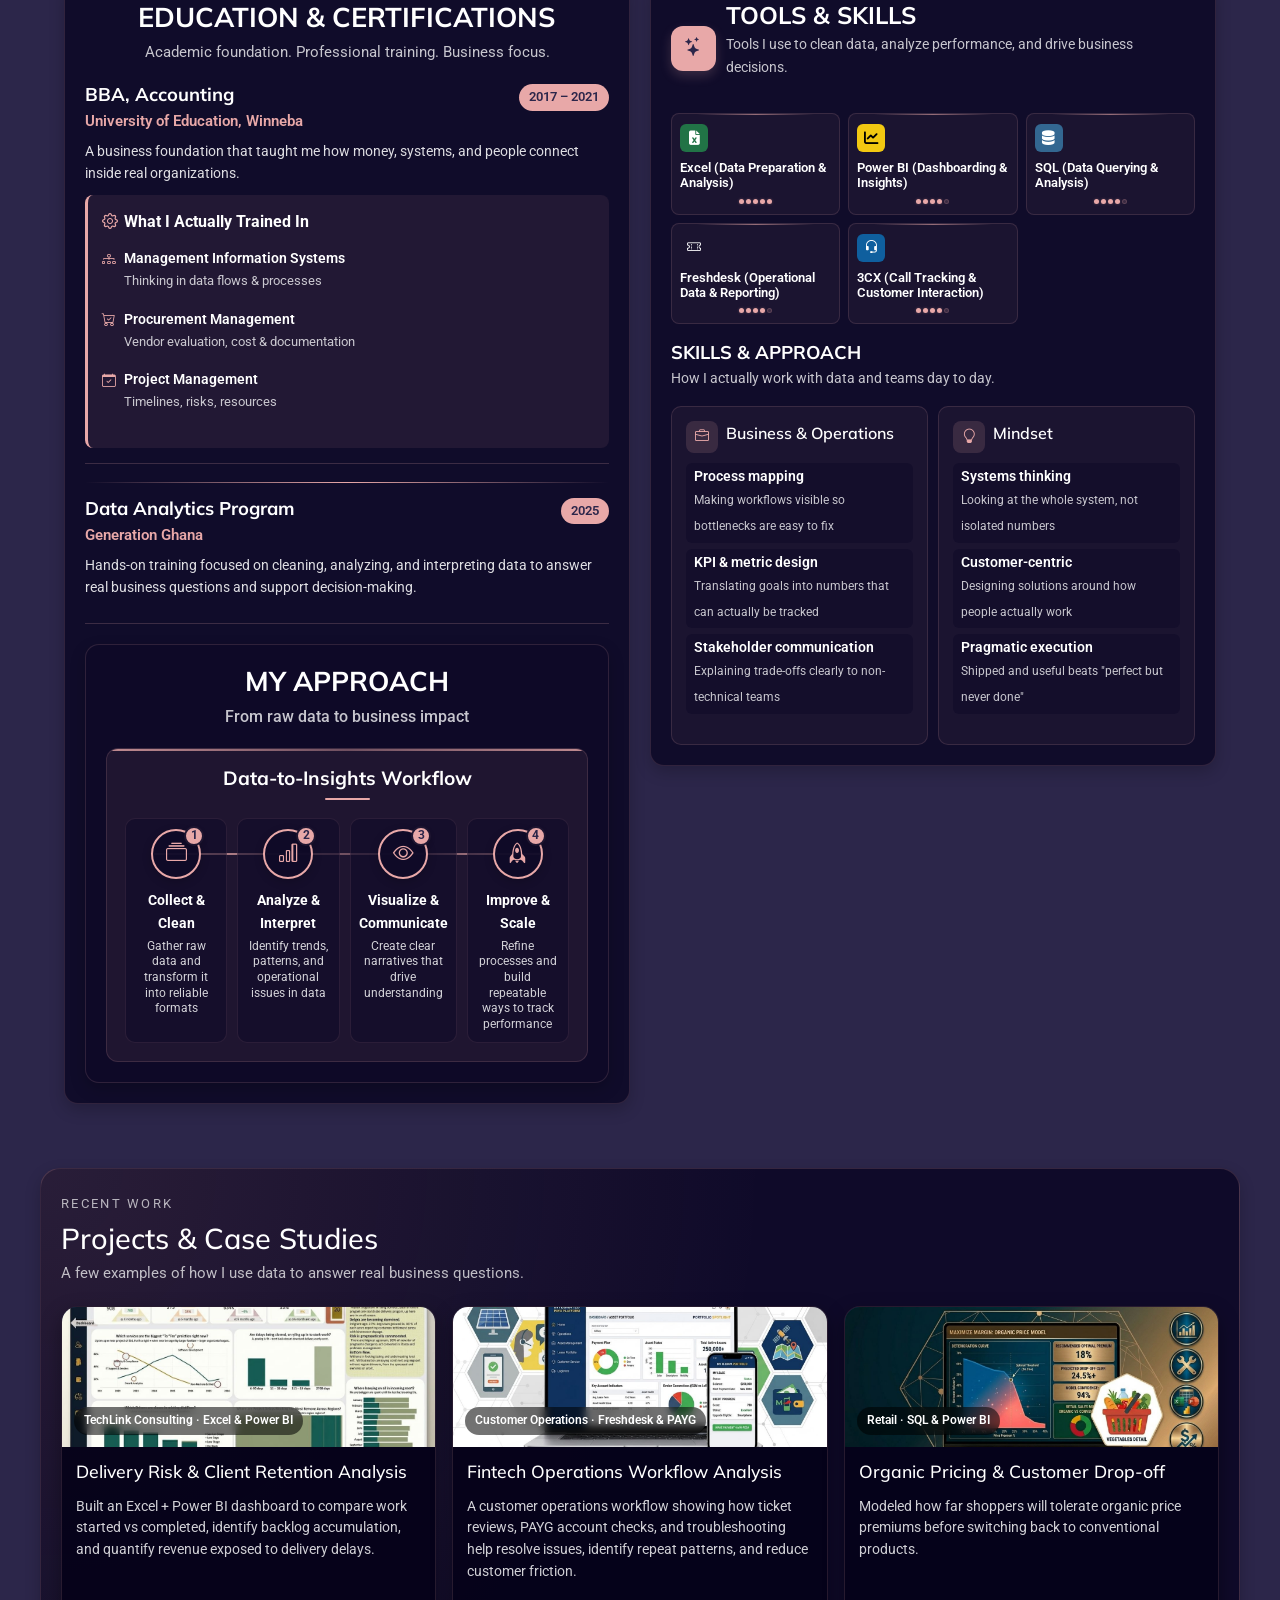
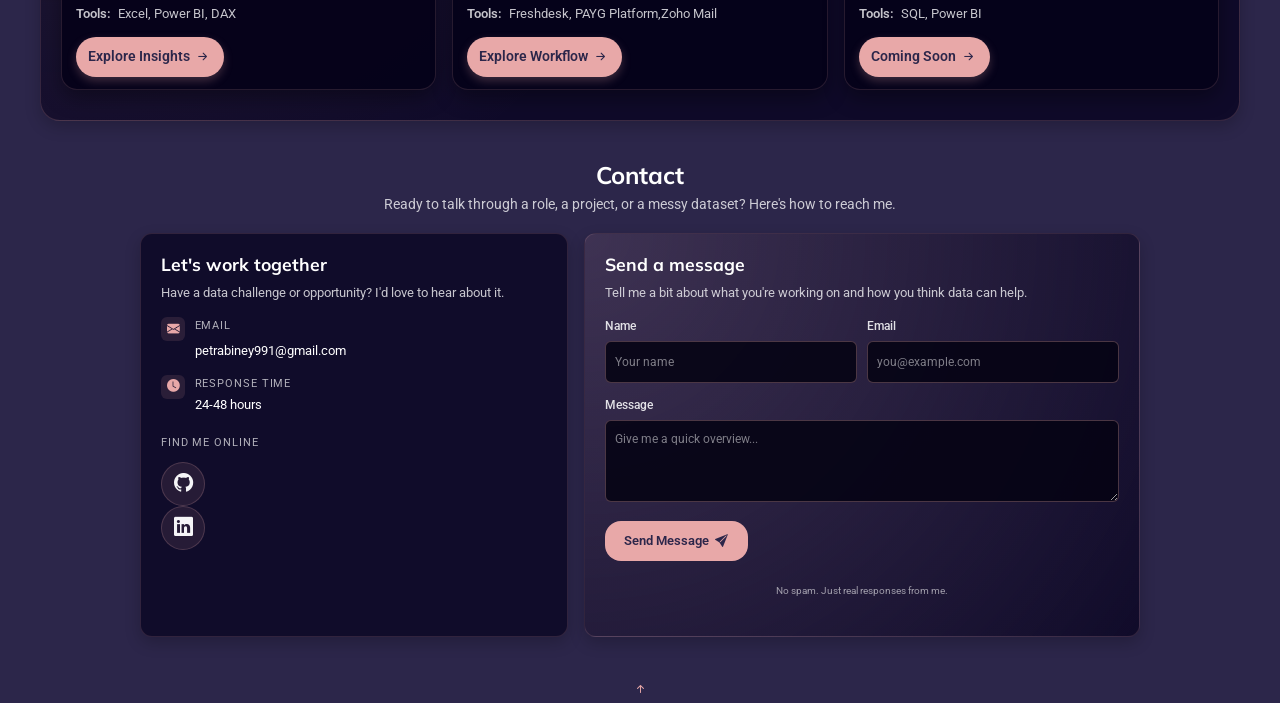
==== commit bebea7dc: "Add fintech workflow project and update portfolio cards" ====
--- a/index.html
+++ b/index.html
@@ -473,22 +473,24 @@
       <div class="project-body">
         <h3 class="project-name">Fintech Operations Workflow Analysis</h3>
 
-        <p class="project-description">
-          A process walkthrough showing how I use Freshdesk and PAYG platform data to review tickets,
-          analyze account access issues, device lockouts, and recurring support patterns.
+          <p class="project-description">
+         A customer operations workflow showing how ticket reviews, PAYG account checks,
+         and troubleshooting help resolve issues, identify repeat patterns, and reduce customer friction.
         </p>
 
         <div class="project-meta">
           <span class="meta-label">Tools:</span>
-          <span class="meta-value">Freshdesk, PAYG Platform, Operations Analysis</span>
-        </div>
-
-        <button class="project-button">
-          Coming Soon
-          <i class="bi bi-arrow-right-short"></i>
-        </button>
-      </div>
-    </article>
+          <span class="meta-value">Freshdesk, PAYG Platform,Zoho Mail</span>
+        </div>
+
+         <a href="Projects/fintech/fintech-project.html" class="project-button">
+      Explore Workflow
+      <i class="bi bi-arrow-right-short"></i>
+    </a>
+  </div>
+</article>
+
+
 
     <!-- Project 3: Retail Analytics -->
     <article class="project-card">
@@ -620,6 +622,29 @@
 
   <!-- Main JS File -->
   <script src="assets/js/main.js"></script>
+  <script>
+  document.addEventListener("DOMContentLoaded", function () {
+    const navMenu = document.querySelector("#navmenu");
+    const navToggle = document.querySelector(".mobile-nav-toggle");
+
+    if (navMenu && navToggle) {
+      navToggle.addEventListener("click", function () {
+        navMenu.classList.toggle("nav-open");
+
+        this.classList.toggle("bi-list");
+        this.classList.toggle("bi-x");
+      });
+
+      document.querySelectorAll("#navmenu a").forEach(function (link) {
+        link.addEventListener("click", function () {
+          navMenu.classList.remove("nav-open");
+          navToggle.classList.add("bi-list");
+          navToggle.classList.remove("bi-x");
+        });
+      });
+    }
+  });
+</script>
 
 </body>
 </html>
--- a/assets/css/main.css
+++ b/assets/css/main.css
@@ -1125,7 +1125,7 @@
   display: inline-flex;
   align-items: center;
   gap: 4px;
-  box-shadow: 0 6px 14px rgba(232,168,168,0.45);
+  box-shadow: 0 4px 10px rgba(232, 168, 168, 0.25);
   transition: transform 0.2s ease, box-shadow 0.2s ease,
               background 0.2s ease;
 }
@@ -1136,8 +1136,37 @@
 
 .project-card:hover .project-button {
   transform: translateY(-1px);
-  box-shadow: 0 8px 18px rgba(232,168,168,0.55);
-}
+  box-shadow: 0 5px 12px rgba(232, 168, 168, 0.32);
+}
+
+
+/* Project card alignment fix */
+.projects-grid {
+  align-items: stretch;
+}
+
+.project-card {
+  height: 100%;
+}
+
+.project-body {
+  display: flex;
+  flex-direction: column;
+  flex: 1;
+}
+
+.project-description {
+  min-height: 86px;
+}
+
+.project-meta {
+  margin-top: auto;
+}
+
+.project-button {
+  width: fit-content;
+}
+
 
 /* ===== COMPACT CONTACT SECTION ===== */
 .contact-section {
@@ -1416,6 +1445,21 @@
 }
 
 @media (max-width: 768px) {
+
+  /* Keep hero full height, but move content lower on mobile */
+
+.hero {
+  min-height: auto;
+  padding-top: 135px;
+  padding-bottom: 80px;
+  align-items: center;
+}
+
+.hero .social-links {
+  margin-top: 24px;
+}
+
+
   .hero h2 {
     font-size: 2.5rem;
   }
@@ -1423,31 +1467,70 @@
   .hero p {
     font-size: 1.2rem;
   }
-  
-  /* Mobile nav menu */
+
+
+  /* ==========================================================
+     MOBILE NAVIGATION MENU
+     Purpose: Controls the dropdown menu shown on phones/tablets
+     when the hamburger icon is tapped.
+     ========================================================== */
+
+  /* Position the mobile nav dropdown near the top-right corner */
   .navmenu {
     position: absolute;
-    top: 60px;
-    right: 1.5rem;
-    background: rgba(20, 20, 20, 0.98);
-    border-radius: 12px;
-    padding: 0.75rem 1rem;
-    box-shadow: 0 10px 26px rgba(0, 0, 0, 0.45);
-  }
-
+    top: 62px;
+    right: 1rem;
+    z-index: 3000;
+  }
+
+  /* Hide the menu links by default on mobile */
   .navmenu ul {
     display: none;
     flex-direction: column;
-    gap: 0.75rem;
-  }
-
+    gap: 0.5rem;
+    min-width: 230px;
+    padding: 1rem;
+    margin: 0;
+    list-style: none;
+
+    /* Dropdown appearance */
+    background: rgba(20, 20, 20, 0.98);
+    border-radius: 16px;
+    box-shadow: 0 14px 32px rgba(0, 0, 0, 0.5);
+    border: 1px solid rgba(232, 168, 168, 0.18);
+  }
+
+  /* Show the menu links when JavaScript adds the nav-open class */
   .navmenu.nav-open ul {
     display: flex;
   }
 
+  /* Style each mobile menu link */
+  .navmenu a {
+    display: block;
+    padding: 0.75rem 1rem;
+    color: var(--soft-white);
+    font-size: 0.95rem;
+    border-radius: 10px;
+  }
+
+  /* Highlight active and hovered menu links */
+  .navmenu a:hover,
+  .navmenu a.active {
+    background: rgba(232, 168, 168, 0.15);
+    color: var(--coral-accent);
+  }
+
+  /* Hamburger / close icon */
   .mobile-nav-toggle {
     display: block;
-  }
+    font-size: 1.9rem;
+    cursor: pointer;
+    color: var(--soft-white);
+    z-index: 3100;
+    position: relative;
+  }
+
 
   .education-header {
     flex-direction: column;
